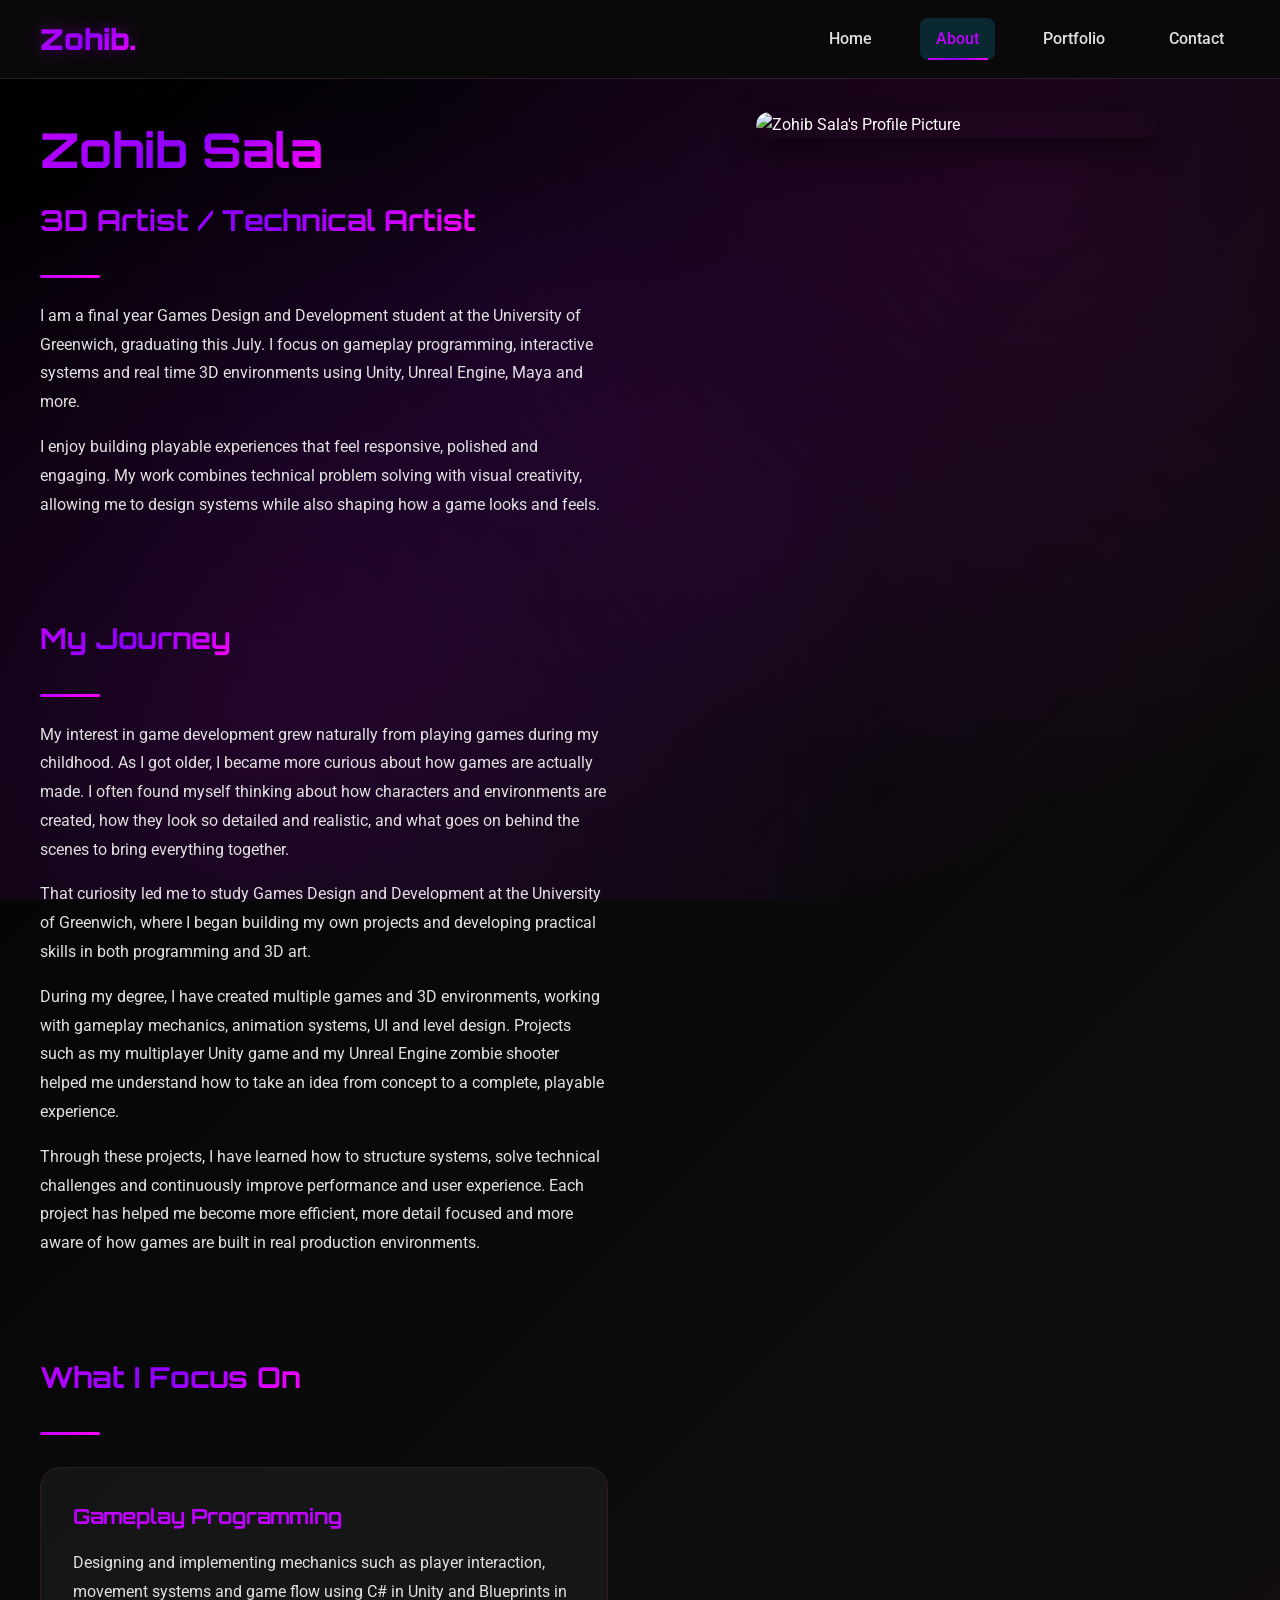
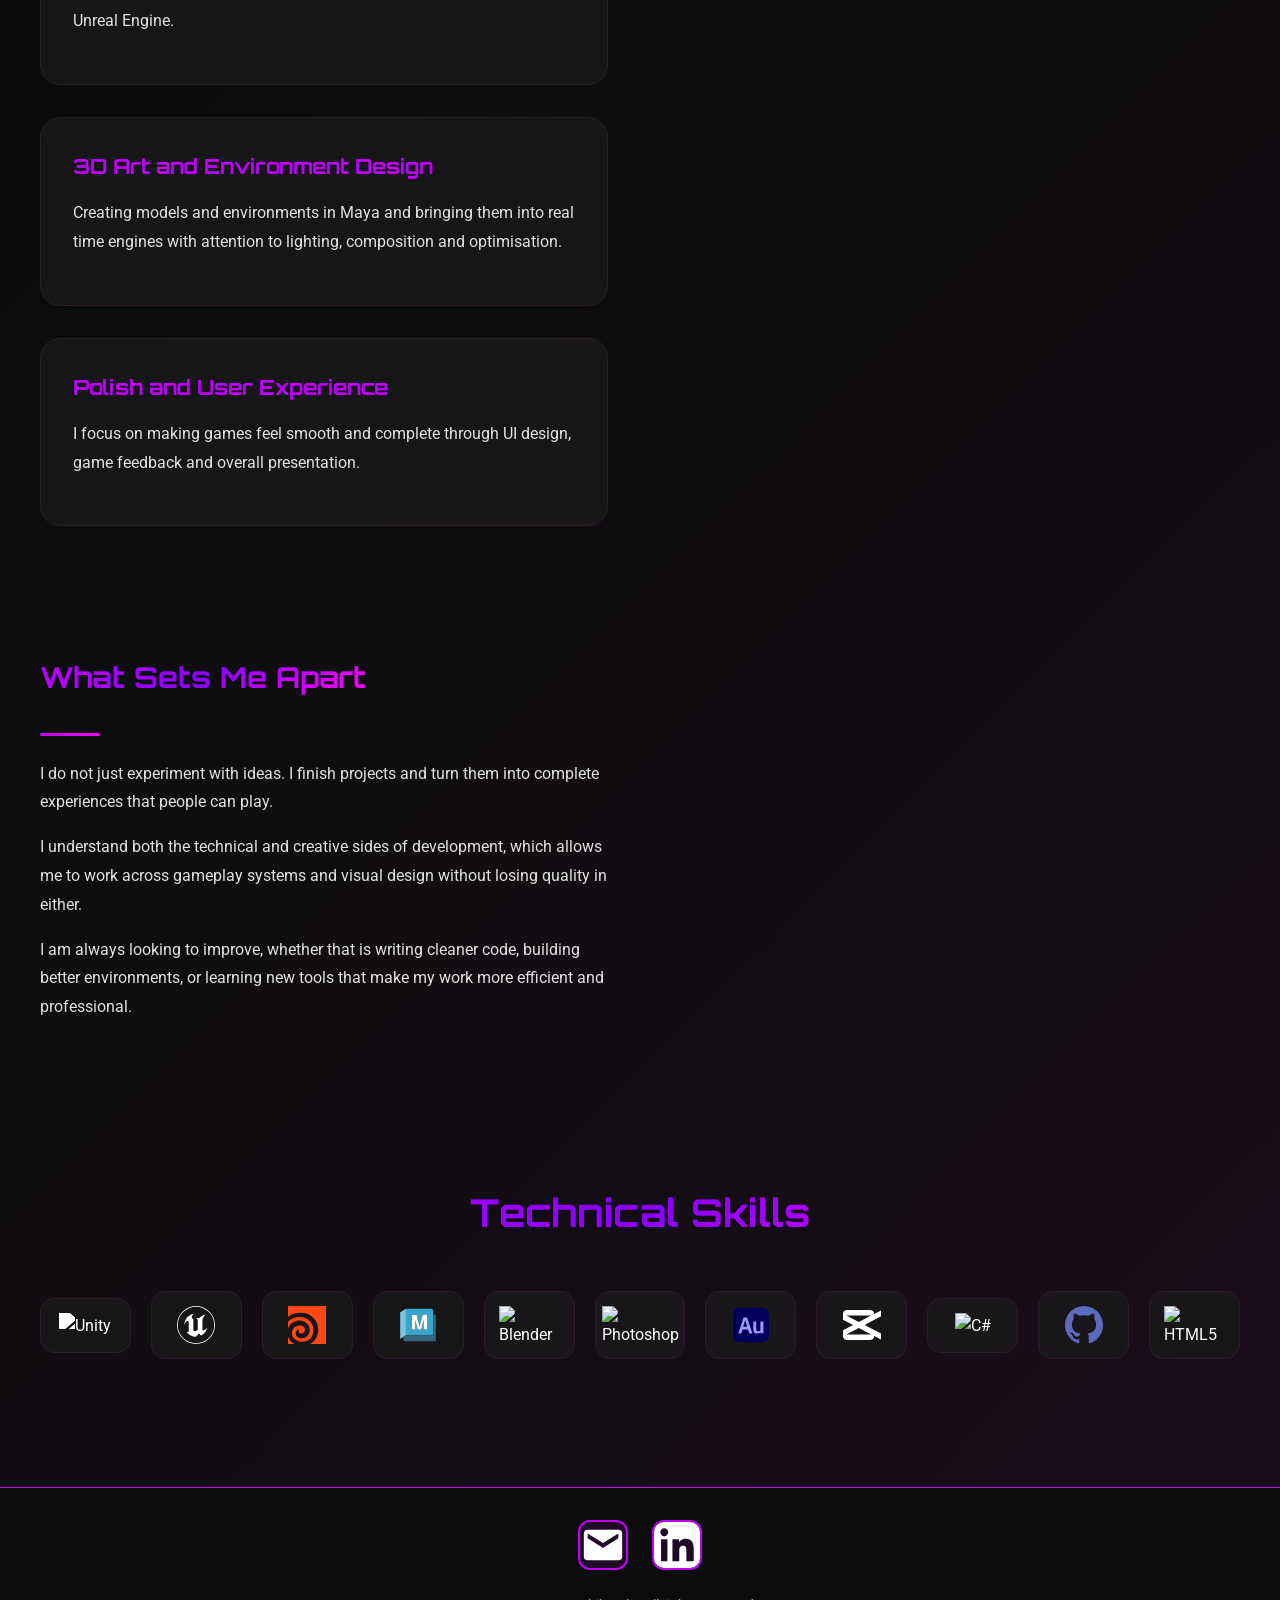
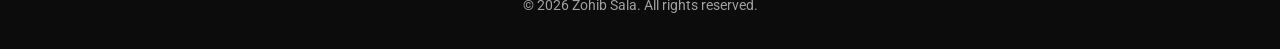
==== about.html @ 0e67d68b "Initial portfolio upload" ====
<!DOCTYPE html>
<html lang="en">
<head>
    <meta charset="UTF-8" />
    <meta name="viewport" content="width=device-width, initial-scale=1.0" />
    <title>About - Zohib Sala</title>
    <meta name="description"
          content="Learn about Zohib Sala" />
    <link rel="stylesheet" href="style.css" />
    <link rel="preconnect" href="https://fonts.googleapis.com" />
    <link rel="preconnect" href="https://fonts.gstatic.com" crossorigin />
    <style>
        /* Focus Items Grid Styles */
        .focus-grid {
            display: grid;
            grid-template-columns: repeat(auto-fit, minmax(280px, 1fr));
            gap: 2rem;
            margin: 2rem 0 3rem 0;
        }

        .focus-card {
            background: rgba(26, 26, 26, 0.8);
            border: 1px solid var(--border-color, #2d1b2d);
            border-radius: 20px;
            padding: 2rem;
            transition: all 0.3s ease;
        }

            .focus-card:hover {
                transform: translateY(-5px);
                border-color: var(--neon-purple, #bf00ff);
                box-shadow: 0 8px 32px rgba(191, 0, 255, 0.2);
            }

            .focus-card h4 {
                font-family: "Orbitron", monospace;
                font-size: 1.3rem;
                color: var(--neon-purple, #bf00ff);
                margin-bottom: 1rem;
                font-weight: 700;
            }

            .focus-card p {
                color: var(--text-secondary, #e0e0e0);
                line-height: 1.6;
                font-size: 0.95rem;
            }

        /* Section spacing */
        .about-section {
            margin-bottom: 3rem;
        }

            .about-section h3 {
                font-family: "Orbitron", monospace;
                font-size: 1.8rem;
                color: var(--text-primary, #ffffff);
                margin-bottom: 1.5rem;
                font-weight: 700;
                background: linear-gradient(135deg, #bf00ff 0%, #8b00ff 50%, #ff00ff 100%);
                -webkit-background-clip: text;
                -webkit-text-fill-color: transparent;
                background-clip: text;
                display: inline-block;
            }

            .about-section p {
                color: var(--text-secondary, #e0e0e0);
                line-height: 1.8;
                font-size: 1rem;
                margin-bottom: 1rem;
            }

        .separator-line {
            width: 60px;
            height: 3px;
            background: linear-gradient(135deg, #bf00ff 0%, #ff00ff 100%);
            margin: 0.5rem 0 1.5rem 0;
            border-radius: 3px;
        }
    </style>
</head>
<body>
    <!-- Navigation -->
    <nav id="navbar">
        <div class="nav-container">
            <div class="nav-left">
                <h1>Zohib.</h1>
            </div>
            <div class="nav-right" id="nav-menu">
                <a href="index.html">Home</a>
                <a href="about.html" class="active">About</a>
                <a href="portfolio.html">Portfolio</a>
                <a href="contact.html">Contact</a>
            </div>
            <div class="mobile-menu-toggle" id="mobile-menu-toggle">
                <span></span>
                <span></span>
                <span></span>
            </div>
        </div>
    </nav>

    <!-- Main Content -->
    <main class="about-page">
        <section class="about-content">
            <div class="about-main fade-in-up">
                <div class="about-text">
                    <!-- Introduction Section (no heading) -->
                    <div class="intro-section about-section">
                        <h2><span class="highlight">Zohib Sala</span></h2>
                        <h3 class="role-title">3D Artist / Technical Artist</h3>
                        <div class="separator-line"></div>
                        <p class="intro-text">
                            I am a final year Games Design and Development student at the University of Greenwich, graduating this July. I focus on gameplay programming, interactive systems and real time 3D environments using Unity, Unreal Engine, Maya and more.
                        </p>
                        <p class="intro-text">
                            I enjoy building playable experiences that feel responsive, polished and engaging. My work combines technical problem solving with visual creativity, allowing me to design systems while also shaping how a game looks and feels.
                        </p>
                    </div>

                    <!-- My Journey Section -->
                    <div class="story-section about-section">
                        <h3>My Journey</h3>
                        <div class="separator-line"></div>
                        <p>
                            My interest in game development grew naturally from playing games during my childhood. As I got older, I became more curious about how games are actually made. I often found myself thinking about how characters and environments are created, how they look so detailed and realistic, and what goes on behind the scenes to bring everything together.
                        </p>
                        <p>
                            That curiosity led me to study Games Design and Development at the University of Greenwich, where I began building my own projects and developing practical skills in both programming and 3D art.
                        </p>
                        <p>
                            During my degree, I have created multiple games and 3D environments, working with gameplay mechanics, animation systems, UI and level design. Projects such as my multiplayer Unity game and my Unreal Engine zombie shooter helped me understand how to take an idea from concept to a complete, playable experience.
                        </p>
                        <p>
                            Through these projects, I have learned how to structure systems, solve technical challenges and continuously improve performance and user experience. Each project has helped me become more efficient, more detail focused and more aware of how games are built in real production environments.
                        </p>
                    </div>

                    <!-- What I Focus On Section -->
                    <div class="focus-section about-section">
                        <h3>What I Focus On</h3>
                        <div class="separator-line"></div>
                        <div class="focus-grid">
                            <div class="focus-card">
                                <h4>Gameplay Programming</h4>
                                <p>Designing and implementing mechanics such as player interaction, movement systems and game flow using C# in Unity and Blueprints in Unreal Engine.</p>
                            </div>
                            <div class="focus-card">
                                <h4>3D Art and Environment Design</h4>
                                <p>Creating models and environments in Maya and bringing them into real time engines with attention to lighting, composition and optimisation.</p>
                            </div>
                            <div class="focus-card">
                                <h4>Polish and User Experience</h4>
                                <p>I focus on making games feel smooth and complete through UI design, game feedback and overall presentation.</p>
                            </div>
                        </div>
                    </div>

                    <!-- What Sets Me Apart Section -->
                    <div class="unique-section about-section">
                        <h3>What Sets Me Apart</h3>
                        <div class="separator-line"></div>
                        <p>
                            I do not just experiment with ideas. I finish projects and turn them into complete experiences that people can play.
                        </p>
                        <p>
                            I understand both the technical and creative sides of development, which allows me to work across gameplay systems and visual design without losing quality in either.
                        </p>
                        <p>
                            I am always looking to improve, whether that is writing cleaner code, building better environments, or learning new tools that make my work more efficient and professional.
                        </p>
                    </div>
                </div>

                <div class="about-visual fade-in-up">
                    <div class="profile-container">
                        <div class="profile-picture">
                            <img src="images/profile.jpg"
                                 alt="Zohib Sala's Profile Picture" />
                            <div class="profile-overlay">
                                <div class="profile-info">
                                    <h4>Zohib Sala</h4>
                                    <p>3D Artist / Technical Artist</p>
                                    <div class="profile-location">
                                        <span>📍</span>
                                        <span>University of Greenwich</span>
                                    </div>
                                </div>
                            </div>
                        </div>
                    </div>
                </div>
            </div>

            <!-- Technical Skills Section -->
            <section class="skills-showcase fade-in-up">
                <h3>Technical Skills</h3>
                <div class="logo-grid">
                    <div class="logo-item"><img class="logo-white" src="https://cdn.jsdelivr.net/gh/devicons/devicon/icons/unity/unity-original.svg" alt="Unity" /></div>
                    <div class="logo-item"><img src="images/unreal.svg" alt="Unreal Engine" /></div>
                    <div class="logo-item"><img src="images/houdini.svg" alt="Houdini" /></div>
                    <div class="logo-item"><img src="images/maya.svg" alt="Autodesk Maya" /></div>
                    <div class="logo-item"><img src="https://cdn.jsdelivr.net/gh/devicons/devicon/icons/blender/blender-original.svg" alt="Blender" /></div>
                    <div class="logo-item"><img src="https://cdn.jsdelivr.net/gh/devicons/devicon/icons/photoshop/photoshop-original.svg" alt="Photoshop" /></div>
                    <div class="logo-item"><img src="images/audition.svg" alt="Adobe Audition" /></div>
                    <div class="logo-item"><img src="images/capcut.svg" alt="CapCut" /></div>
                    <div class="logo-item"><img src="https://cdn.jsdelivr.net/gh/devicons/devicon/icons/csharp/csharp-original.svg" alt="C#" /></div>
                    <div class="logo-item"><img src="images/github.svg" alt="GitHub" /></div>
                    <div class="logo-item"><img src="https://cdn.jsdelivr.net/gh/devicons/devicon/icons/html5/html5-original.svg" alt="HTML5" /></div>
                </div>
            </section>
        </section>
    </main>

    <!-- Footer -->
    <footer>
        <div class="footer-content">
            <div class="social-media">
                <a href="mailto:zohibsala@gmail.com" class="social-link" aria-label="Email Contact">
                    <svg class="social-icon gmail-icon" viewBox="0 0 24 24" fill="currentColor" aria-hidden="true">
                        <path d="M20 4H4a2 2 0 0 0-2 2v12a2 2 0 0 0 2 2h16a2 2 0 0 0 2-2V6a2 2 0 0 0-2-2Zm0 4.5-8 5-8-5V6l8 5 8-5v2.5Z" />
                    </svg>
                </a>
                <a href="https://linkedin.com/in/zohib-sala" class="social-link" target="_blank" rel="noopener noreferrer" aria-label="LinkedIn Profile">
                    <svg class="social-icon linkedin-icon" viewBox="0 0 24 24" fill="currentColor" aria-hidden="true">
                        <path d="M20.447 20.452H16.89v-5.18c0-1.237-.026-2.83-1.724-2.83-1.725 0-1.988 1.347-1.988 2.739v5.271H9.62V9h3.41v1.561h.049c.476-.9 1.64-1.85 3.372-1.85 3.604 0 4.273 2.371 4.273 5.457v6.284zM5.337 7.433C4.19 7.433 3.27 6.507 3.27 5.368c0-1.139.92-2.063 2.067-2.063 1.14 0 2.06.925 2.06 2.063 0 1.139-.92 2.065-2.06 2.065zM6.999 20.452H3.675V9H7v11.452zM22.225 0H1.771C.792 0 0 .774 0 1.729v20.542C0 23.227.792 24 1.771 24h20.454C23.2 24 24 23.227 24 22.271V1.729C24 .774 23.2 0 22.225 0z" />
                    </svg>
                </a>
            </div>
            <p class="footer-text">
                &copy; 2026 Zohib Sala. All rights reserved.
            </p>
        </div>
    </footer>

    <script>
        // Mobile menu toggle
        const mobileMenuToggle = document.getElementById("mobile-menu-toggle");
        const navMenu = document.getElementById("nav-menu");

        mobileMenuToggle.addEventListener("click", () => {
            navMenu.classList.toggle("active");
            mobileMenuToggle.classList.toggle("active");
        });

        // Navbar scroll effect
        const navbar = document.getElementById("navbar");
        window.addEventListener("scroll", () => {
            if (window.scrollY > 50) {
                navbar.classList.add("scrolled");
            } else {
                navbar.classList.remove("scrolled");
            }
        });

        // Intersection Observer for animations
        const observerOptions = {
            threshold: 0.1,
            rootMargin: "0px 0px -50px 0px",
        };

        const observer = new IntersectionObserver((entries) => {
            entries.forEach((entry) => {
                if (entry.isIntersecting) {
                    entry.target.classList.add("fade-in-up");
                }
            });
        }, observerOptions);

        document.querySelectorAll(".fade-in-up").forEach((element) => {
            observer.observe(element);
        });

        // Profile picture hover effect
        const profilePicture = document.querySelector(".profile-picture");
        if (profilePicture) {
            profilePicture.addEventListener("mouseenter", () => {
                profilePicture.style.transform = "scale(1.05) rotate(2deg)";
            });

            profilePicture.addEventListener("mouseleave", () => {
                profilePicture.style.transform = "scale(1) rotate(0deg)";
            });
        }
    </script>
</body>
</html>
---- style.css ----
/* Modern Gaming Portfolio Styles */
@import url("https://fonts.googleapis.com/css2?family=Orbitron:wght@400;700;900&family=Roboto:wght@300;400;500;700&display=swap");

/* CSS Variables for consistent theming - Cyberpunk Purple */
:root {
  --primary-bg: #000000;
  --secondary-bg: #0d0d0d;
  --accent-bg: #1a0d1a;
  --primary-accent: #bf00ff;
  --secondary-accent: #8b00ff;
  --tertiary-accent: #ff00ff;
  --text-primary: #ffffff;
  --text-secondary: #e0e0e0;
  --text-muted: #a0a0a0;
  --border-color: #2d1b2d;
  --shadow-glow: 0 0 20px rgba(191, 0, 255, 0.4);
  --shadow-card: 0 8px 32px rgba(0, 0, 0, 0.6);
  --gradient-primary: linear-gradient(
    135deg,
    #bf00ff 0%,
    #8b00ff 50%,
    #ff00ff 100%
  );
  --gradient-secondary: linear-gradient(135deg, #8b00ff 0%, #bf00ff 100%);
  --gradient-bg: linear-gradient(135deg, #000000 0%, #0d0d0d 50%, #1a0d1a 100%);
  --neon-purple: #bf00ff;
  --neon-pink: #ff00ff;
  --dark-purple: #2d1b2d;
}

/* Reset and Base Styles */
* {
  margin: 0;
  padding: 0;
  box-sizing: border-box;
}

body {
  font-family: "Roboto", sans-serif;
  background: var(--gradient-bg);
  color: var(--text-primary);
  line-height: 1.6;
  overflow-x: hidden;
}

/* Animated Background - Cyberpunk Purple */
body::before {
  content: "";
  position: fixed;
  top: 0;
  left: 0;
  width: 100%;
  height: 100%;
  background: radial-gradient(
      circle at 20% 80%,
      rgba(191, 0, 255, 0.15) 0%,
      transparent 50%
    ),
    radial-gradient(
      circle at 80% 20%,
      rgba(255, 0, 255, 0.1) 0%,
      transparent 50%
    ),
    radial-gradient(
      circle at 40% 40%,
      rgba(139, 0, 255, 0.08) 0%,
      transparent 50%
    ),
    radial-gradient(
      circle at 60% 60%,
      rgba(191, 0, 255, 0.05) 0%,
      transparent 60%
    );
  z-index: -1;
  animation: backgroundShift 20s ease-in-out infinite;
}

@keyframes backgroundShift {
  0%,
  100% {
    opacity: 1;
  }
  50% {
    opacity: 0.8;
  }
}

/* Navigation */
nav {
  position: fixed;
  top: 0;
  left: 0;
  right: 0;
  background: rgba(10, 10, 10, 0.95);
  backdrop-filter: blur(10px);
  border-bottom: 1px solid var(--border-color);
  padding: 1rem 2rem;
  z-index: 1000;
  transition: all 0.3s ease;
}

nav.scrolled {
  background: rgba(10, 10, 10, 0.98);
  box-shadow: var(--shadow-card);
}

.nav-container {
  display: flex;
  justify-content: space-between;
  align-items: center;
  max-width: 1200px;
  margin: 0 auto;
}

.nav-left h1 {
  font-family: "Orbitron", monospace;
  font-size: 1.8rem;
  font-weight: 900;
  background: var(--gradient-primary);
  -webkit-background-clip: text;
  -webkit-text-fill-color: transparent;
  background-clip: text;
  text-shadow: var(--shadow-glow);
  transition: all 0.3s ease;
}

.nav-left h1:hover {
  transform: scale(1.05);
}

.nav-right {
  display: flex;
  gap: 2rem;
  align-items: center;
}

.nav-right a {
  color: var(--text-secondary);
  text-decoration: none;
  font-weight: 500;
  font-size: 1rem;
  position: relative;
  transition: all 0.3s ease;
  padding: 0.5rem 1rem;
  border-radius: 8px;
}

.nav-right a::before {
  content: "";
  position: absolute;
  bottom: 0;
  left: 50%;
  width: 0;
  height: 2px;
  background: var(--gradient-primary);
  transition: all 0.3s ease;
  transform: translateX(-50%);
}

.nav-right a:hover {
  color: var(--text-primary);
  background: rgba(0, 212, 255, 0.1);
}

.nav-right a:hover::before {
  width: 80%;
}

.nav-right a.active {
  color: var(--primary-accent);
  background: rgba(0, 212, 255, 0.15);
}

.nav-right a.active::before {
  width: 80%;
}

/* Mobile Menu Toggle */
.mobile-menu-toggle {
  display: none;
  flex-direction: column;
  cursor: pointer;
  padding: 0.5rem;
}

.mobile-menu-toggle span {
  width: 25px;
  height: 3px;
  background: var(--primary-accent);
  margin: 3px 0;
  transition: 0.3s;
  border-radius: 2px;
}

/* Main Content */
main {
  margin-top: 80px;
  min-height: calc(100vh - 160px);
  padding: 2rem;
  max-width: 1200px;
  margin-left: auto;
  margin-right: auto;
}

/* Home Page */
.home-page {
  text-align: center;
  padding: 4rem 2rem;
}

/* Hero Stats */
.hero-stats {
  display: flex;
  justify-content: center;
  gap: 3rem;
  margin: 3rem 0;
  flex-wrap: wrap;
}

.stat-item {
  text-align: center;
  padding: 1rem;
  background: rgba(26, 26, 26, 0.8);
  border: 1px solid var(--border-color);
  border-radius: 15px;
  min-width: 120px;
  transition: all 0.3s ease;
}

.stat-item:hover {
  transform: translateY(-5px);
  border-color: var(--primary-accent);
  box-shadow: var(--shadow-card);
}

.stat-number {
  display: block;
  font-family: "Orbitron", monospace;
  font-size: 2rem;
  font-weight: 900;
  color: var(--primary-accent);
  margin-bottom: 0.5rem;
}

.stat-label {
  font-size: 0.9rem;
  color: var(--text-secondary);
  text-transform: uppercase;
  letter-spacing: 1px;
}

/* Hero Actions */
.hero-actions {
  display: flex;
  justify-content: center;
  gap: 1.5rem;
  margin-top: 2rem;
  flex-wrap: wrap;
}

.btn-primary,
.btn-secondary {
  display: inline-flex;
  align-items: center;
  gap: 0.5rem;
  padding: 1rem 2rem;
  border-radius: 50px;
  text-decoration: none;
  font-weight: 500;
  font-size: 1.1rem;
  transition: all 0.3s ease;
  position: relative;
  overflow: hidden;
}

.btn-primary {
  background: var(--gradient-primary);
  color: var(--text-primary);
}

.btn-secondary {
  background: transparent;
  color: var(--primary-accent);
  border: 2px solid var(--primary-accent);
}

.btn-primary::before,
.btn-secondary::before {
  content: "";
  position: absolute;
  top: 0;
  left: -100%;
  width: 100%;
  height: 100%;
  background: linear-gradient(
    90deg,
    transparent,
    rgba(255, 255, 255, 0.2),
    transparent
  );
  transition: left 0.5s ease;
}

.btn-primary:hover::before,
.btn-secondary:hover::before {
  left: 100%;
}

.btn-primary:hover {
  transform: translateY(-2px);
  box-shadow: 0 5px 15px rgba(0, 212, 255, 0.4);
}

.btn-secondary:hover {
  background: var(--primary-accent);
  color: var(--text-primary);
  transform: translateY(-2px);
  box-shadow: 0 5px 15px rgba(0, 212, 255, 0.4);
}

/* Cyberpunk Banner */
.cyberpunk-banner {
  margin: 4rem 0;
  padding: 3rem 2rem;
  background: linear-gradient(
    135deg,
    rgba(13, 13, 13, 0.9) 0%,
    rgba(26, 13, 26, 0.8) 50%,
    rgba(45, 27, 45, 0.9) 100%
  );
  border: 1px solid var(--neon-purple);
  border-radius: 20px;
  position: relative;
  overflow: hidden;
  box-shadow: 0 0 30px rgba(191, 0, 255, 0.3),
    inset 0 0 30px rgba(191, 0, 255, 0.1);
}

.cyberpunk-banner::before {
  content: "";
  position: absolute;
  top: -2px;
  left: -2px;
  right: -2px;
  bottom: -2px;
  background: var(--gradient-primary);
  border-radius: 22px;
  z-index: -1;
  opacity: 0.3;
  animation: borderGlow 3s ease-in-out infinite alternate;
}

@keyframes borderGlow {
  0% {
    opacity: 0.2;
  }
  100% {
    opacity: 0.4;
  }
}

.banner-content {
  display: grid;
  grid-template-columns: 1fr 1fr;
  gap: 3rem;
  align-items: center;
  margin-bottom: 2rem;
}

.banner-text {
  z-index: 2;
}

.banner-title {
  font-family: "Orbitron", monospace;
  font-size: clamp(1.8rem, 3vw, 2.5rem);
  font-weight: 900;
  margin-bottom: 1rem;
  line-height: 1.2;
}

.neon-text {
  background: var(--gradient-primary);
  -webkit-background-clip: text;
  -webkit-text-fill-color: transparent;
  background-clip: text;
  text-shadow: 0 0 20px rgba(191, 0, 255, 0.5);
  animation: neonFlicker 2s ease-in-out infinite alternate;
}

.banner-subtitle {
  color: var(--neon-pink);
  font-size: 0.8em;
  font-weight: 400;
  letter-spacing: 2px;
  display: block;
  margin-top: 0.5rem;
}

@keyframes neonFlicker {
  0%,
  100% {
    filter: brightness(1) drop-shadow(0 0 5px rgba(191, 0, 255, 0.8));
  }
  50% {
    filter: brightness(1.2) drop-shadow(0 0 10px rgba(191, 0, 255, 1));
  }
}

.banner-description {
  font-size: 1.1rem;
  color: var(--text-secondary);
  line-height: 1.6;
  margin-top: 1rem;
}

.banner-visual {
  position: relative;
  height: 200px;
  display: flex;
  align-items: center;
  justify-content: center;
}

.cyber-grid {
  position: absolute;
  width: 100%;
  height: 100%;
  opacity: 0.3;
}

.grid-line {
  position: absolute;
  background: var(--neon-purple);
  box-shadow: 0 0 10px var(--neon-purple);
}

.grid-line:nth-child(1) {
  top: 0;
  left: 25%;
  width: 1px;
  height: 100%;
  animation: gridPulse 4s ease-in-out infinite;
}

.grid-line:nth-child(2) {
  top: 0;
  right: 25%;
  width: 1px;
  height: 100%;
  animation: gridPulse 4s ease-in-out infinite 1s;
}

.grid-line:nth-child(3) {
  top: 25%;
  left: 0;
  width: 100%;
  height: 1px;
  animation: gridPulse 4s ease-in-out infinite 2s;
}

.grid-line:nth-child(4) {
  bottom: 25%;
  left: 0;
  width: 100%;
  height: 1px;
  animation: gridPulse 4s ease-in-out infinite 3s;
}

@keyframes gridPulse {
  0%,
  100% {
    opacity: 0.2;
  }
  50% {
    opacity: 0.6;
  }
}

.neon-orbs {
  position: relative;
  width: 120px;
  height: 120px;
}

.orb {
  position: absolute;
  border-radius: 50%;
  filter: blur(1px);
}

.orb-1 {
  width: 20px;
  height: 20px;
  background: var(--neon-purple);
  top: 20%;
  left: 30%;
  animation: orbFloat 3s ease-in-out infinite;
  box-shadow: 0 0 20px var(--neon-purple);
}

.orb-2 {
  width: 15px;
  height: 15px;
  background: var(--neon-pink);
  top: 60%;
  right: 25%;
  animation: orbFloat 3s ease-in-out infinite 1s;
  box-shadow: 0 0 15px var(--neon-pink);
}

.orb-3 {
  width: 25px;
  height: 25px;
  background: var(--secondary-accent);
  bottom: 20%;
  left: 50%;
  animation: orbFloat 3s ease-in-out infinite 2s;
  box-shadow: 0 0 25px var(--secondary-accent);
}

@keyframes orbFloat {
  0%,
  100% {
    transform: translateY(0px) scale(1);
  }
  50% {
    transform: translateY(-10px) scale(1.1);
  }
}

.banner-stats {
  display: flex;
  justify-content: space-around;
  gap: 2rem;
  border-top: 1px solid var(--neon-purple);
  padding-top: 2rem;
}

.banner-stat {
  text-align: center;
  flex: 1;
}

.banner-stat .stat-value {
  display: block;
  font-family: "Orbitron", monospace;
  font-size: 1.2rem;
  font-weight: 700;
  color: var(--neon-purple);
  margin-bottom: 0.5rem;
  text-shadow: 0 0 10px rgba(191, 0, 255, 0.5);
}

.banner-stat .stat-label {
  font-size: 0.8rem;
  color: var(--text-muted);
  text-transform: uppercase;
  letter-spacing: 1px;
  font-weight: 500;
}

/* Showcase Section */
.showcase-section {
  margin: 4rem 0;
  padding: 2rem 0;
}

.showcase-section h2 {
  font-family: "Orbitron", monospace;
  font-size: clamp(1.8rem, 3vw, 2.5rem);
  margin-bottom: 2rem;
  background: var(--gradient-primary);
  -webkit-background-clip: text;
  -webkit-text-fill-color: transparent;
  background-clip: text;
}

/* Skills Section */
.skills-section {
  margin: 4rem 0;
  padding: 2rem 0;
}

.skills-section h2 {
  font-family: "Orbitron", monospace;
  font-size: clamp(1.8rem, 3vw, 2.5rem);
  margin-bottom: 3rem;
  background: var(--gradient-primary);
  -webkit-background-clip: text;
  -webkit-text-fill-color: transparent;
  background-clip: text;
}

.skills-grid {
  display: grid;
  grid-template-columns: repeat(auto-fit, minmax(250px, 1fr));
  gap: 2rem;
  margin-top: 2rem;
}

.skill-item {
  background: rgba(26, 26, 26, 0.8);
  border: 1px solid var(--border-color);
  border-radius: 20px;
  padding: 2rem;
  text-align: center;
  transition: all 0.3s ease;
  position: relative;
  overflow: hidden;
}

.skill-item::before {
  content: "";
  position: absolute;
  top: 0;
  left: -100%;
  width: 100%;
  height: 100%;
  background: linear-gradient(
    90deg,
    transparent,
    rgba(0, 212, 255, 0.1),
    transparent
  );
  transition: left 0.5s ease;
}

.skill-item:hover::before {
  left: 100%;
}

.skill-item:hover {
  transform: translateY(-10px);
  border-color: var(--primary-accent);
  box-shadow: var(--shadow-card);
}

.skill-icon {
  font-size: 3rem;
  margin-bottom: 1rem;
  display: block;
}

.skill-item h3 {
  font-family: "Orbitron", monospace;
  font-size: 1.3rem;
  color: var(--primary-accent);
  margin-bottom: 0.5rem;
  font-weight: 700;
}

.skill-item p {
  color: var(--text-secondary);
  font-size: 0.9rem;
  line-height: 1.6;
}

.hero-section {
  margin-bottom: 4rem;
}

.hero-title {
  font-family: "Orbitron", monospace;
  font-size: clamp(2.5rem, 5vw, 4rem);
  font-weight: 900;
  margin-bottom: 1rem;
  background: var(--gradient-primary);
  -webkit-background-clip: text;
  -webkit-text-fill-color: transparent;
  background-clip: text;
  animation: titleGlow 3s ease-in-out infinite alternate;
}

@keyframes titleGlow {
  0% {
    filter: brightness(1);
  }
  100% {
    filter: brightness(1.2);
  }
}

.hero-subtitle {
  font-size: clamp(1.2rem, 2.5vw, 1.8rem);
  color: var(--text-secondary);
  margin-bottom: 2rem;
  font-weight: 300;
}

.hero-description {
  font-size: 1.2rem;
  color: var(--text-secondary);
  max-width: 800px;
  margin: 0 auto 3rem;
  line-height: 1.8;
}

.trailer-video {
  max-width: 900px;
  margin: 0 auto;
  border-radius: 20px;
  overflow: hidden;
  box-shadow: var(--shadow-card);
  transition: transform 0.3s ease;
}

.trailer-video:hover {
  transform: scale(1.02);
}

.trailer-video video {
  width: 100%;
  height: auto;
  display: block;
}

/* About Page */
.about-page {
  padding: 2rem 0;
}

/* Legacy styles removed - using new enhanced layout */

.profile-picture {
  position: relative;
  border-radius: 20px;
  overflow: hidden;
  box-shadow: var(--shadow-card);
  transition: transform 0.3s ease;
}

.profile-picture:hover {
  transform: scale(1.05);
}

.profile-picture::before {
  content: "";
  position: absolute;
  top: -2px;
  left: -2px;
  right: -2px;
  bottom: -2px;
  background: var(--gradient-primary);
  border-radius: 22px;
  z-index: -1;
  opacity: 0;
  transition: opacity 0.3s ease;
}

.profile-picture:hover::before {
  opacity: 1;
}

.profile-picture img {
  width: 100%;
  max-width: 400px;
  height: auto;
  display: block;
  border-radius: 20px;
}

/* Portfolio Page */
.portfolio-header {
  text-align: center;
  margin-bottom: 4rem;
  padding: 2rem 0;
}

.portfolio-header h1 {
  font-family: "Orbitron", monospace;
  font-size: clamp(2.5rem, 5vw, 4rem);
  font-weight: 900;
  margin-bottom: 1rem;
  background: var(--gradient-primary);
  -webkit-background-clip: text;
  -webkit-text-fill-color: transparent;
  background-clip: text;
}

.portfolio-header p {
  font-size: 1.2rem;
  color: var(--text-secondary);
  max-width: 600px;
  margin: 0 auto;
  line-height: 1.6;
}

.projects-section {
  margin-bottom: 4rem;
}

.projects-grid {
  display: grid;
  grid-template-columns: repeat(auto-fit, minmax(350px, 1fr));
  gap: 2rem;
  margin-bottom: 3rem;
}

.project-card {
  background: rgba(26, 26, 26, 0.8);
  border: 1px solid var(--border-color);
  border-radius: 20px;
  overflow: hidden;
  transition: all 0.3s ease;
  position: relative;
  display: flex;
  flex-direction: column;
}

.project-card::before {
  content: "";
  position: absolute;
  top: 0;
  left: -100%;
  width: 100%;
  height: 100%;
  background: linear-gradient(
    90deg,
    transparent,
    rgba(0, 212, 255, 0.1),
    transparent
  );
  transition: left 0.5s ease;
  z-index: 1;
}

.project-card:hover::before {
  left: 100%;
}

.project-card:hover {
  transform: translateY(-10px);
  box-shadow: var(--shadow-card);
  border-color: var(--primary-accent);
}

.project-image {
  position: relative;
  height: 200px;
  background: var(--gradient-bg);
  display: flex;
  align-items: center;
  justify-content: center;
  overflow: hidden;
}

.project-placeholder .project-cover-image {
    width: 100%;
    height: 100%;
    object-fit: contain;
    display: block;
    background: rgba(26, 26, 26, 0.8);
}

.project-icon {
  font-size: 4rem;
  opacity: 0.7;
}

.project-overlay {
  position: absolute;
  top: 1rem;
  right: 1rem;
  background: rgba(0, 0, 0, 0.8);
  padding: 0.5rem 1rem;
  border-radius: 20px;
  backdrop-filter: blur(10px);
}

.project-tech {
  font-size: 0.8rem;
  color: var(--primary-accent);
  font-weight: 500;
}

.project-content {
  padding: 2rem;
  flex: 1;
  display: flex;
  flex-direction: column;
  position: relative;
  z-index: 2;
}

.project-category {
  font-size: 0.8rem;
  color: var(--secondary-accent);
  text-transform: uppercase;
  letter-spacing: 1px;
  margin-bottom: 0.5rem;
  font-weight: 500;
}

.project-card h3 {
  font-family: "Orbitron", monospace;
  font-size: 1.5rem;
  color: var(--text-primary);
  margin-bottom: 1rem;
  font-weight: 700;
}

.project-card p {
  color: var(--text-secondary);
  margin-bottom: 1.5rem;
  line-height: 1.6;
  flex: 1;
}

.project-tech-list {
  display: flex;
  flex-wrap: wrap;
  gap: 0.5rem;
  margin-bottom: 1.5rem;
}

.tech-tag {
  background: rgba(0, 212, 255, 0.1);
  color: var(--primary-accent);
  padding: 0.3rem 0.8rem;
  border-radius: 15px;
  font-size: 0.8rem;
  font-weight: 500;
  border: 1px solid rgba(0, 212, 255, 0.3);
}

.project-link {
  display: inline-flex;
  align-items: center;
  gap: 0.5rem;
  padding: 0.75rem 1.5rem;
  background: var(--gradient-primary);
  color: var(--text-primary);
  text-decoration: none;
  border-radius: 50px;
  font-weight: 500;
  transition: all 0.3s ease;
  position: relative;
  overflow: hidden;
  align-self: flex-start;
}

.project-link::before {
  content: "";
  position: absolute;
  top: 0;
  left: -100%;
  width: 100%;
  height: 100%;
  background: linear-gradient(
    90deg,
    transparent,
    rgba(255, 255, 255, 0.2),
    transparent
  );
  transition: left 0.5s ease;
}

.project-link:hover::before {
  left: 100%;
}

.project-link:hover {
  transform: translateY(-2px);
  box-shadow: 0 5px 15px rgba(0, 212, 255, 0.4);
}

.project-link svg {
  transition: transform 0.3s ease;
}

.project-link:hover svg {
  transform: translate(2px, -2px);
}

/* Portfolio Stats */
.portfolio-stats {
  margin: 4rem 0;
  padding: 2rem 0;
}

.stats-grid {
  display: grid;
  grid-template-columns: repeat(auto-fit, minmax(200px, 1fr));
  gap: 2rem;
}

.stat-card {
  background: rgba(26, 26, 26, 0.8);
  border: 1px solid var(--border-color);
  border-radius: 20px;
  padding: 2rem;
  text-align: center;
  transition: all 0.3s ease;
  position: relative;
  overflow: hidden;
}

.stat-card::before {
  content: "";
  position: absolute;
  top: 0;
  left: -100%;
  width: 100%;
  height: 100%;
  background: linear-gradient(
    90deg,
    transparent,
    rgba(0, 212, 255, 0.1),
    transparent
  );
  transition: left 0.5s ease;
}

.stat-card:hover::before {
  left: 100%;
}

.stat-card:hover {
  transform: translateY(-5px);
  border-color: var(--primary-accent);
  box-shadow: var(--shadow-card);
}

.stat-number {
  font-family: "Orbitron", monospace;
  font-size: 2.5rem;
  font-weight: 900;
  color: var(--primary-accent);
  display: block;
  margin-bottom: 0.5rem;
}

.stat-label {
  color: var(--text-secondary);
  font-size: 0.9rem;
  text-transform: uppercase;
  letter-spacing: 1px;
  font-weight: 500;
}

/* Contact Page */
.contact-page {
  text-align: center;
  padding: 2rem 0;
}

.contact-page h2 {
  font-family: "Orbitron", monospace;
  font-size: clamp(2rem, 4vw, 3rem);
  margin-bottom: 2rem;
  background: var(--gradient-primary);
  -webkit-background-clip: text;
  -webkit-text-fill-color: transparent;
  background-clip: text;
}

.contact-content {
  max-width: 600px;
  margin: 0 auto;
  background: rgba(26, 26, 26, 0.8);
  border: 1px solid var(--border-color);
  border-radius: 20px;
  padding: 3rem;
  box-shadow: var(--shadow-card);
}

.contact-page p {
  font-size: 1.2rem;
  color: var(--text-secondary);
  margin-bottom: 2rem;
  line-height: 1.8;
}

.contact-page a {
  display: inline-flex;
  align-items: center;
  gap: 0.5rem;
  padding: 1rem 2rem;
  background: var(--gradient-primary);
  color: var(--text-primary);
  text-decoration: none;
  border-radius: 50px;
  font-weight: 500;
  font-size: 1.1rem;
  transition: all 0.3s ease;
  position: relative;
  overflow: hidden;
}

.contact-page a::before {
  content: "";
  position: absolute;
  top: 0;
  left: -100%;
  width: 100%;
  height: 100%;
  background: linear-gradient(
    90deg,
    transparent,
    rgba(255, 255, 255, 0.2),
    transparent
  );
  transition: left 0.5s ease;
}

.contact-page a:hover::before {
  left: 100%;
}

.contact-page a:hover {
  transform: translateY(-2px);
  box-shadow: 0 5px 15px rgba(0, 212, 255, 0.4);
}

/* Project Media */
.project-media {
  display: grid;
  grid-template-columns: repeat(auto-fit, minmax(250px, 1fr));
  gap: 2rem;
  margin-bottom: 3rem;
}

.media-item {
  text-align: center;
  border-radius: 15px;
  overflow: hidden;
  transition: transform 0.3s ease;
  box-shadow: var(--shadow-card);
}

.media-item:hover {
  transform: scale(1.05);
}

.media-item img,
.media-item video {
  width: 100%;
  height: auto;
  display: block;
  border-radius: 15px;
  cursor: pointer;
}

/* Lightbox */
.lightbox {
  display: none;
  position: fixed;
  top: 0;
  left: 0;
  width: 100%;
  height: 100%;
  background: rgba(0, 0, 0, 0.95);
  z-index: 2000;
  cursor: pointer;
  align-items: center;
  justify-content: center;
  backdrop-filter: blur(10px);
}

.lightbox.active {
  display: flex;
}

.lightbox-content {
  position: relative;
  max-width: 90vw;
  max-height: 90vh;
  border-radius: 20px;
  overflow: hidden;
  box-shadow: var(--shadow-card);
}

.lightbox-content img,
.lightbox-content video {
  max-width: 100%;
  max-height: 90vh;
  display: block;
}

.close {
  position: absolute;
  top: -50px;
  right: 0;
  color: var(--text-primary);
  font-size: 2rem;
  font-weight: bold;
  cursor: pointer;
  transition: color 0.3s ease;
  z-index: 2001;
}

.close:hover {
  color: var(--primary-accent);
}

/* Footer */
footer {
  background: rgba(13, 13, 13, 0.95);
  border-top: 1px solid var(--neon-purple);
  text-align: center;
  padding: 2rem;
  margin-top: auto;
  color: var(--text-muted);
  position: relative;
}

.footer-content {
  max-width: 1200px;
  margin: 0 auto;
  display: flex;
  flex-direction: column;
  align-items: center;
  gap: 1.5rem;
}

.social-media {
  display: flex;
  gap: 1.5rem;
  justify-content: center;
  align-items: center;
}

.social-link {
  display: flex;
  align-items: center;
  justify-content: center;
  width: 50px;
  height: 50px;
  border-radius: 12px;
  text-decoration: none;
  transition: all 0.3s ease;
  position: relative;
  overflow: hidden;
  border: 2px solid var(--neon-purple);
  background: rgba(191, 0, 255, 0.1);
}

.social-link::before {
  content: "";
  position: absolute;
  top: 0;
  left: 0;
  width: 100%;
  height: 100%;
  background: var(--gradient-primary);
  border-radius: 12px;
  transform: scale(0);
  transition: transform 0.3s ease;
  z-index: -1;
}

.social-link:hover::before {
  transform: scale(1);
}

.social-link:hover {
  transform: translateY(-5px) scale(1.1);
  box-shadow: 0 10px 20px rgba(191, 0, 255, 0.4);
  border-color: var(--neon-pink);
}

.social-icon {
  font-size: 1.5rem;
  transition: all 0.3s ease;
  z-index: 2;
}

.social-link:hover .social-icon {
  color: var(--text-primary);
  transform: rotate(360deg);
}

.linkedin-icon,
.gmail-icon,
.artstation-icon {
  color: #ffffff;
}

/* Official ArtStation glyph (monotone) */
.artstation-icon {
  width: 22px;
  height: 22px;
}

footer .artstation-icon {
  width: 32px;
  height: 32px;
}

/* Unified media sizing for project pages */
.project-media {
  grid-auto-rows: 1fr;
}

.project-media .media-item img,
.project-media .media-item video {
  aspect-ratio: 16 / 9;
  object-fit: cover;
}

.view-project-button {
  display: inline-flex;
  align-items: center;
  gap: 0.5rem;
  padding: 0.9rem 1.6rem;
  background: var(--gradient-primary);
  color: var(--text-primary);
  text-decoration: none;
  border-radius: 50px;
  font-weight: 500;
  transition: all 0.3s ease;
  position: relative;
  overflow: hidden;
}

.view-project-button::before {
  content: "";
  position: absolute;
  top: 0;
  left: -100%;
  width: 100%;
  height: 100%;
  background: linear-gradient(90deg, transparent, rgba(255,255,255,.2), transparent);
  transition: left .5s ease;
}

.view-project-button:hover::before { left: 100%; }
.view-project-button:hover { transform: translateY(-2px); box-shadow: 0 5px 15px rgba(0,212,255,.4); }

/* Project details spacing */
.project-details p { margin-bottom: 1rem; }
.view-project-button { margin-top: 1rem; }

/* Animated logo grid (About) */
.logo-grid {
  display: grid;
  grid-template-columns: repeat(auto-fit, minmax(90px, 1fr));
  gap: 1.25rem;
  justify-items: center;
  align-items: center;
  margin-top: 1rem;
}

.logo-item {
  background: rgba(26, 26, 26, 0.8);
  border: 1px solid var(--border-color);
  border-radius: 14px;
  padding: 14px;
  width: 100%;
  display: flex;
  justify-content: center;
  align-items: center;
  transition: transform .25s ease, border-color .25s ease, box-shadow .25s ease;
}

.logo-item:hover { transform: translateY(-6px); border-color: var(--primary-accent); box-shadow: var(--shadow-card); }

.logo-item img { max-height: 38px; width: auto; display: block; }
.logo-item .logo-small { max-height: 32px; }
.logo-white { filter: brightness(0) invert(1); }

@keyframes logoFloat {
  0%,100% { transform: translateY(0); }
  50% { transform: translateY(-6px); }
}

.logo-item:nth-child(odd) { animation: logoFloat 5s ease-in-out infinite; }
.logo-item:nth-child(even) { animation: logoFloat 6s ease-in-out infinite; }

.footer-text {
  font-size: 0.9rem;
  color: var(--text-muted);
  margin: 0;
}

/* Enhanced Responsive Design */
@media (max-width: 1024px) {
  .contact-content {
    grid-template-columns: 1fr;
    gap: 3rem;
  }

  .about-main {
    grid-template-columns: 1fr;
    gap: 3rem;
  }

  .skills-categories {
    grid-template-columns: 1fr;
  }
}

@media (max-width: 768px) {
  .nav-right {
    display: none;
    position: absolute;
    top: 100%;
    left: 0;
    right: 0;
    background: rgba(10, 10, 10, 0.98);
    flex-direction: column;
    padding: 1rem;
    border-top: 1px solid var(--border-color);
    backdrop-filter: blur(10px);
  }

  .nav-right.active {
    display: flex;
  }

  .mobile-menu-toggle {
    display: flex;
  }

  .mobile-menu-toggle.active span:nth-child(1) {
    transform: rotate(-45deg) translate(-5px, 6px);
  }

  .mobile-menu-toggle.active span:nth-child(2) {
    opacity: 0;
  }

  .mobile-menu-toggle.active span:nth-child(3) {
    transform: rotate(45deg) translate(-5px, -6px);
  }

  main {
    padding: 1rem;
    margin-top: 70px;
  }

  .hero-stats {
    gap: 1.5rem;
  }

  .hero-actions {
    flex-direction: column;
    align-items: center;
  }

  .cyberpunk-banner {
    margin: 3rem 0;
    padding: 2rem 1rem;
  }

  .banner-content {
    grid-template-columns: 1fr;
    gap: 2rem;
    text-align: center;
  }

  .banner-visual {
    height: 150px;
  }

  .banner-stats {
    flex-direction: column;
    gap: 1rem;
  }

  .skills-grid {
    grid-template-columns: repeat(auto-fit, minmax(200px, 1fr));
    gap: 1.5rem;
  }

  .projects-grid {
    grid-template-columns: 1fr;
    gap: 1.5rem;
  }

  .project-media {
    grid-template-columns: 1fr;
  }

  .stats-grid {
    grid-template-columns: repeat(2, 1fr);
    gap: 1.5rem;
  }

  .values-grid {
    gap: 1rem;
  }

  .form-container {
    padding: 1.5rem;
  }

  .availability-card {
    padding: 2rem;
  }
}

@media (max-width: 480px) {
  nav {
    padding: 1rem;
  }

  .nav-left h1 {
    font-size: 1.5rem;
  }

  main {
    margin-top: 60px;
    padding: 0.5rem;
  }

  .hero-title {
    font-size: 2rem;
  }

  .hero-stats {
    flex-direction: column;
    gap: 1rem;
  }

  .stat-item {
    min-width: auto;
    width: 100%;
  }

  .skills-grid {
    grid-template-columns: 1fr;
  }

  .projects-grid {
    gap: 1rem;
  }

  .project-card {
    padding: 1.5rem;
  }

  .stats-grid {
    grid-template-columns: 1fr;
  }

  .contact-content {
    gap: 2rem;
  }

  .contact-card {
    padding: 1.5rem;
  }

  .form-container {
    padding: 1rem;
  }

  .availability-card {
    padding: 1.5rem;
  }

  .cta-buttons {
    flex-direction: column;
    align-items: center;
  }

  .btn-primary,
  .btn-secondary {
    width: 100%;
    max-width: 280px;
    justify-content: center;
  }

  .social-media {
    gap: 1rem;
  }

  .social-link {
    width: 45px;
    height: 45px;
  }

  .social-icon {
    font-size: 1.3rem;
  }
}

@media (max-width: 360px) {
  .nav-left h1 {
    font-size: 1.3rem;
  }

  main {
    padding: 0.25rem;
  }

  .hero-title {
    font-size: 1.8rem;
  }

  .contact-card,
  .project-card,
  .form-container,
  .availability-card {
    padding: 1rem;
  }

  .skill-tag,
  .tech-tag {
    font-size: 0.8rem;
    padding: 0.3rem 0.7rem;
  }
}

/* Loading Animation */
@keyframes fadeInUp {
  from {
    opacity: 0;
    transform: translateY(30px);
  }
  to {
    opacity: 1;
    transform: translateY(0);
  }
}

.fade-in-up {
  animation: fadeInUp 0.6s ease-out;
}

/* Enhanced About Page Styles */
.about-header {
  text-align: center;
  margin-bottom: 4rem;
  padding: 2rem 0;
}

.about-header h1 {
  font-family: "Orbitron", monospace;
  font-size: clamp(2.5rem, 5vw, 4rem);
  font-weight: 900;
  margin-bottom: 1rem;
  background: var(--gradient-primary);
  -webkit-background-clip: text;
  -webkit-text-fill-color: transparent;
  background-clip: text;
}

.about-header p {
  font-size: 1.2rem;
  color: var(--text-secondary);
  max-width: 600px;
  margin: 0 auto;
}

.about-content {
  max-width: 1200px;
  margin: 0 auto;
}

.about-main {
  display: grid;
  grid-template-columns: 1fr 1fr;
  gap: 4rem;
  align-items: start;
  margin-bottom: 4rem;
}

.about-text {
  display: flex;
  flex-direction: column;
  gap: 2rem;
}

.intro-section h2 {
  font-family: "Orbitron", monospace;
  font-size: clamp(2rem, 4vw, 3rem);
  margin-bottom: 0.5rem;
  color: var(--text-primary);
}

.highlight {
  background: var(--gradient-primary);
  -webkit-background-clip: text;
  -webkit-text-fill-color: transparent;
  background-clip: text;
}

.role-title {
  font-size: 1.5rem;
  color: var(--primary-accent);
  margin-bottom: 1.5rem;
  font-weight: 500;
}

.intro-text {
  font-size: 1.1rem;
  line-height: 1.8;
  color: var(--text-secondary);
  margin-bottom: 0;
}

.story-section h3,
.values-section h3 {
  font-family: "Orbitron", monospace;
  font-size: 1.5rem;
  color: var(--text-primary);
  margin-bottom: 1rem;
  font-weight: 700;
}

.story-section p {
  font-size: 1rem;
  line-height: 1.8;
  color: var(--text-secondary);
  margin-bottom: 1rem;
}

.values-grid {
  display: grid;
  grid-template-columns: 1fr;
  gap: 1.5rem;
  margin-top: 1rem;
}

.value-item {
  background: rgba(26, 26, 26, 0.8);
  border: 1px solid var(--border-color);
  border-radius: 15px;
  padding: 1.5rem;
  transition: all 0.3s ease;
}

.value-item:hover {
  border-color: var(--primary-accent);
  transform: translateY(-2px);
  box-shadow: var(--shadow-card);
}

.value-icon {
  font-size: 2rem;
  margin-bottom: 0.5rem;
}

.value-item h4 {
  font-size: 1.2rem;
  color: var(--primary-accent);
  margin-bottom: 0.5rem;
  font-weight: 600;
}

.value-item p {
  font-size: 0.9rem;
  color: var(--text-secondary);
  line-height: 1.6;
  margin: 0;
}

.about-visual {
  display: flex;
  justify-content: center;
  align-items: center;
}

.profile-container {
  position: relative;
  max-width: 400px;
  width: 100%;
}

.profile-overlay {
  position: absolute;
  bottom: 0;
  left: 0;
  right: 0;
  background: linear-gradient(transparent, rgba(0, 0, 0, 0.9));
  padding: 2rem 1.5rem 1.5rem;
  opacity: 0;
  transition: opacity 0.3s ease;
}

.profile-picture:hover .profile-overlay {
  opacity: 1;
}

.profile-info h4 {
  font-family: "Orbitron", monospace;
  font-size: 1.2rem;
  color: var(--text-primary);
  margin-bottom: 0.25rem;
  font-weight: 700;
}

.profile-info p {
  font-size: 0.9rem;
  color: var(--primary-accent);
  margin-bottom: 0.5rem;
}

.profile-location {
  display: flex;
  align-items: center;
  gap: 0.5rem;
  font-size: 0.8rem;
  color: var(--text-secondary);
}

/* Skills Showcase */
.skills-showcase {
  margin: 4rem 0;
  padding: 2rem 0;
}

.skills-showcase h3 {
  font-family: "Orbitron", monospace;
  font-size: clamp(1.8rem, 3vw, 2.5rem);
  text-align: center;
  margin-bottom: 3rem;
  background: var(--gradient-primary);
  -webkit-background-clip: text;
  -webkit-text-fill-color: transparent;
  background-clip: text;
}

.skills-categories {
  display: grid;
  grid-template-columns: repeat(auto-fit, minmax(300px, 1fr));
  gap: 2rem;
}

.skill-category {
  background: rgba(26, 26, 26, 0.8);
  border: 1px solid var(--border-color);
  border-radius: 20px;
  padding: 2rem;
  transition: all 0.3s ease;
}

.skill-category:hover {
  border-color: var(--primary-accent);
  transform: translateY(-5px);
  box-shadow: var(--shadow-card);
}

.skill-category h4 {
  font-family: "Orbitron", monospace;
  font-size: 1.3rem;
  color: var(--primary-accent);
  margin-bottom: 1.5rem;
  font-weight: 700;
}

.skill-items {
  display: flex;
  flex-wrap: wrap;
  gap: 0.5rem;
}

.skill-logo {
  height: 36px;
  width: auto;
  display: inline-block;
  filter: drop-shadow(0 2px 6px rgba(0,0,0,0.4));
}

.skill-tag {
  background: rgba(0, 212, 255, 0.1);
  color: var(--primary-accent);
  padding: 0.4rem 1rem;
  border-radius: 20px;
  font-size: 0.9rem;
  font-weight: 500;
  border: 1px solid rgba(0, 212, 255, 0.3);
  transition: all 0.3s ease;
}

.skill-tag:hover {
  background: rgba(0, 212, 255, 0.2);
  transform: translateY(-2px);
}

/* CTA Section */
.cta-section {
    text-align: center;
    margin: 4rem auto;
    padding: 3rem 2rem;
    background: rgba(26, 26, 26, 0.8);
    border: 1px solid var(--border-color);
    border-radius: 20px;
    max-width: 1150px;
    width: calc(100% - 4rem);
    box-sizing: border-box;
    transition: all 0.3s ease;
    position: relative;
    overflow: hidden;
}

    .cta-section::before {
        content: "";
        position: absolute;
        top: 0;
        left: -100%;
        width: 100%;
        height: 100%;
        background: linear-gradient( 90deg, transparent, rgba(0, 212, 255, 0.1), transparent );
        transition: left 0.5s ease;
    }

    .cta-section:hover::before {
        left: 100%;
    }

    .cta-section:hover {
        transform: translateY(-5px);
        border-color: var(--primary-accent);
        box-shadow: var(--shadow-card);
    }

    .cta-section h3 {
        font-family: "Orbitron", monospace;
        font-size: 2rem;
        color: var(--text-primary);
        margin-bottom: 1rem;
        font-weight: 700;
        position: relative;
        z-index: 1;
    }

.cta-buttons {
    display: flex;
    justify-content: center;
    gap: 1.5rem;
    flex-wrap: wrap;
    position: relative;
    z-index: 1;
}

/* Enhanced Contact Page Styles */
.contact-header {
  text-align: center;
  margin-bottom: 4rem;
  padding: 2rem 0;
}

.contact-header h1 {
  font-family: "Orbitron", monospace;
  font-size: clamp(2.5rem, 5vw, 4rem);
  font-weight: 900;
  margin-bottom: 1rem;
  background: var(--gradient-primary);
  -webkit-background-clip: text;
  -webkit-text-fill-color: transparent;
  background-clip: text;
}

.contact-header p {
  font-size: 1.2rem;
  color: var(--text-secondary);
  max-width: 600px;
  margin: 0 auto;
  line-height: 1.6;
}

.contact-content {
  max-width: 1200px;
  margin: 0 auto;
  display: grid;
  grid-template-columns: 1fr 1fr;
  gap: 4rem;
  margin-bottom: 4rem;
}

.contact-info {
  display: flex;
  flex-direction: column;
  gap: 2rem;
}

.contact-card {
  background: rgba(26, 26, 26, 0.8);
  border: 1px solid var(--border-color);
  border-radius: 20px;
  padding: 2rem;
  transition: all 0.3s ease;
  position: relative;
  overflow: hidden;
}

.contact-card::before {
  content: "";
  position: absolute;
  top: 0;
  left: -100%;
  width: 100%;
  height: 100%;
  background: linear-gradient(
    90deg,
    transparent,
    rgba(0, 212, 255, 0.1),
    transparent
  );
  transition: left 0.5s ease;
}

.contact-card:hover::before {
  left: 100%;
}

.contact-card:hover {
  transform: translateY(-5px);
  border-color: var(--primary-accent);
  box-shadow: var(--shadow-card);
}

.contact-icon {
  font-size: 3rem;
  margin-bottom: 1rem;
  display: block;
}

.contact-card h3 {
  font-family: "Orbitron", monospace;
  font-size: 1.5rem;
  color: var(--primary-accent);
  margin-bottom: 1rem;
  font-weight: 700;
}

.contact-card p {
  color: var(--text-secondary);
  margin-bottom: 1.5rem;
  line-height: 1.6;
}

.contact-link {
  display: inline-flex;
  align-items: center;
  gap: 0.5rem;
  color: var(--primary-accent);
  text-decoration: none;
  font-weight: 500;
  transition: all 0.3s ease;
}

.contact-link:hover {
  color: var(--text-primary);
}

.contact-link svg {
  transition: transform 0.3s ease;
}

.contact-link:hover svg {
  transform: translate(2px, -2px);
}

/* Contact Form */
.contact-form-section {
  display: flex;
  align-items: flex-start;
}

.form-container {
  background: rgba(26, 26, 26, 0.8);
  border: 1px solid var(--border-color);
  border-radius: 20px;
  padding: 2rem;
  width: 100%;
}

.form-container h3 {
  font-family: "Orbitron", monospace;
  font-size: 1.5rem;
  color: var(--text-primary);
  margin-bottom: 2rem;
  font-weight: 700;
  text-align: center;
}

.contact-form {
  display: flex;
  flex-direction: column;
  gap: 1.5rem;
}

.form-group {
  position: relative;
}

.form-group label {
  position: absolute;
  top: 1rem;
  left: 1rem;
  color: var(--text-muted);
  font-size: 0.9rem;
  transition: all 0.3s ease;
  pointer-events: none;
  background: var(--secondary-bg);
  padding: 0 0.5rem;
}

.form-group.focused label,
.form-group input:focus + label,
.form-group textarea:focus + label,
.form-group input:not(:placeholder-shown) + label,
.form-group textarea:not(:placeholder-shown) + label {
  top: -0.5rem;
  left: 0.5rem;
  color: var(--primary-accent);
  font-size: 0.8rem;
  font-weight: 500;
}

.form-group input,
.form-group textarea {
  width: 100%;
  padding: 1rem;
  background: transparent;
  border: 1px solid var(--border-color);
  border-radius: 10px;
  color: var(--text-primary);
  font-size: 1rem;
  transition: all 0.3s ease;
  font-family: inherit;
}

.form-group input:focus,
.form-group textarea:focus {
  outline: none;
  border-color: var(--primary-accent);
  box-shadow: 0 0 0 2px rgba(0, 212, 255, 0.2);
}

.form-group textarea {
  resize: vertical;
  min-height: 120px;
}

.contact-form .btn-primary {
  align-self: center;
  margin-top: 1rem;
}

/* Availability Section */
.availability-section {
  margin: 4rem 0;
}

.availability-card {
  background: rgba(26, 26, 26, 0.8);
  border: 1px solid var(--border-color);
  border-radius: 20px;
  padding: 3rem;
  text-align: center;
  max-width: 800px;
  margin: 0 auto;
  position: relative;
  overflow: hidden;
}

.availability-card::before {
  content: "";
  position: absolute;
  top: 0;
  left: -100%;
  width: 100%;
  height: 100%;
  background: linear-gradient(
    90deg,
    transparent,
    rgba(0, 212, 255, 0.1),
    transparent
  );
  transition: left 0.5s ease;
}

.availability-card:hover::before {
  left: 100%;
}

.availability-icon {
  font-size: 3rem;
  margin-bottom: 1rem;
  display: block;
}

.availability-card h3 {
  font-family: "Orbitron", monospace;
  font-size: 2rem;
  color: var(--text-primary);
  margin-bottom: 1rem;
  font-weight: 700;
}

.availability-card p {
  font-size: 1.1rem;
  color: var(--text-secondary);
  margin-bottom: 2rem;
  line-height: 1.8;
}

.availability-status {
  display: flex;
  align-items: center;
  justify-content: center;
  gap: 0.5rem;
  font-size: 1rem;
  color: var(--primary-accent);
  font-weight: 500;
}

.status-indicator {
  width: 10px;
  height: 10px;
  background: var(--primary-accent);
  border-radius: 50%;
  animation: pulse 2s infinite;
}

@keyframes pulse {
  0%,
  100% {
    opacity: 1;
  }
  50% {
    opacity: 0.5;
  }
}

/* Coming Soon Card Styles - Matches Contact Card */
.coming-soon-card {
    background: rgba(26, 26, 26, 0.8);
    border: 1px solid var(--border-color);
    border-radius: 20px;
    padding: 2rem;
    transition: all 0.3s ease;
    position: relative;
    overflow: hidden;
    text-align: center;
}

    .coming-soon-card::before {
        content: "";
        position: absolute;
        top: 0;
        left: -100%;
        width: 100%;
        height: 100%;
        background: linear-gradient( 90deg, transparent, rgba(0, 212, 255, 0.1), transparent );
        transition: left 0.5s ease;
    }

    .coming-soon-card:hover::before {
        left: 100%;
    }

    .coming-soon-card:hover {
        transform: translateY(-5px);
        border-color: var(--primary-accent);
        box-shadow: var(--shadow-card);
    }

.coming-soon-icon {
    font-size: 3rem;
    margin-bottom: 1rem;
    display: inline-block;
    animation: csPulse 1.5s ease-in-out infinite;
}

.coming-soon-card h3 {
    font-family: "Orbitron", monospace;
    font-size: 1.5rem;
    margin-bottom: 1rem;
    font-weight: 700;
    background: linear-gradient(135deg, #bf00ff, #ff00ff);
    -webkit-background-clip: text;
    -webkit-text-fill-color: transparent;
    background-clip: text;
}

.coming-soon-card p {
    color: var(--text-secondary);
    margin-bottom: 1rem;
    line-height: 1.6;
}

.coming-soon-status {
    display: inline-flex;
    align-items: center;
    gap: 8px;
    padding: 8px 16px;
    background: rgba(191, 0, 255, 0.1);
    border: 1px solid var(--neon-purple, #bf00ff);
    border-radius: 50px;
    font-size: 0.85rem;
    font-weight: 500;
    color: var(--neon-purple, #bf00ff);
}

.status-dot {
    width: 8px;
    height: 8px;
    background: #ff00ff;
    border-radius: 50%;
    animation: csBlink 1s ease-in-out infinite;
}

@keyframes csPulse {
    0%, 100% {
        transform: scale(1);
        opacity: 0.7;
    }

    50% {
        transform: scale(1.1);
        opacity: 1;
    }
}

@keyframes csBlink {
    0%, 100% {
        opacity: 1;
        box-shadow: 0 0 0 0 rgba(255, 0, 255, 0.7);
    }

    50% {
        opacity: 0.3;
        box-shadow: 0 0 0 4px rgba(255, 0, 255, 0);
    }
}

/* SVG Icon Styles for Contact Cards - Breathing Animation */
.contact-card .contact-icon-svg,
.coming-soon-card .coming-soon-icon-svg {
    width: 48px;
    height: 48px;
    margin-bottom: 1rem;
    display: block;
    margin-left: auto;
    margin-right: auto;
    animation: csPulse 1.5s ease-in-out infinite;
}

/* Hover effect for SVG icons */
.contact-card:hover .contact-icon-svg,
.coming-soon-card:hover .coming-soon-icon-svg {
    filter: drop-shadow(0 0 10px rgba(191, 0, 255, 0.6));
    transform: scale(1.05);
    transition: all 0.3s ease;
}

/* Scrollbar Styling */
::-webkit-scrollbar {
  width: 8px;
}

::-webkit-scrollbar-track {
  background: var(--secondary-bg);
}

::-webkit-scrollbar-thumb {
  background: var(--primary-accent);
  border-radius: 4px;
}

::-webkit-scrollbar-thumb:hover {
  background: var(--secondary-accent);
}
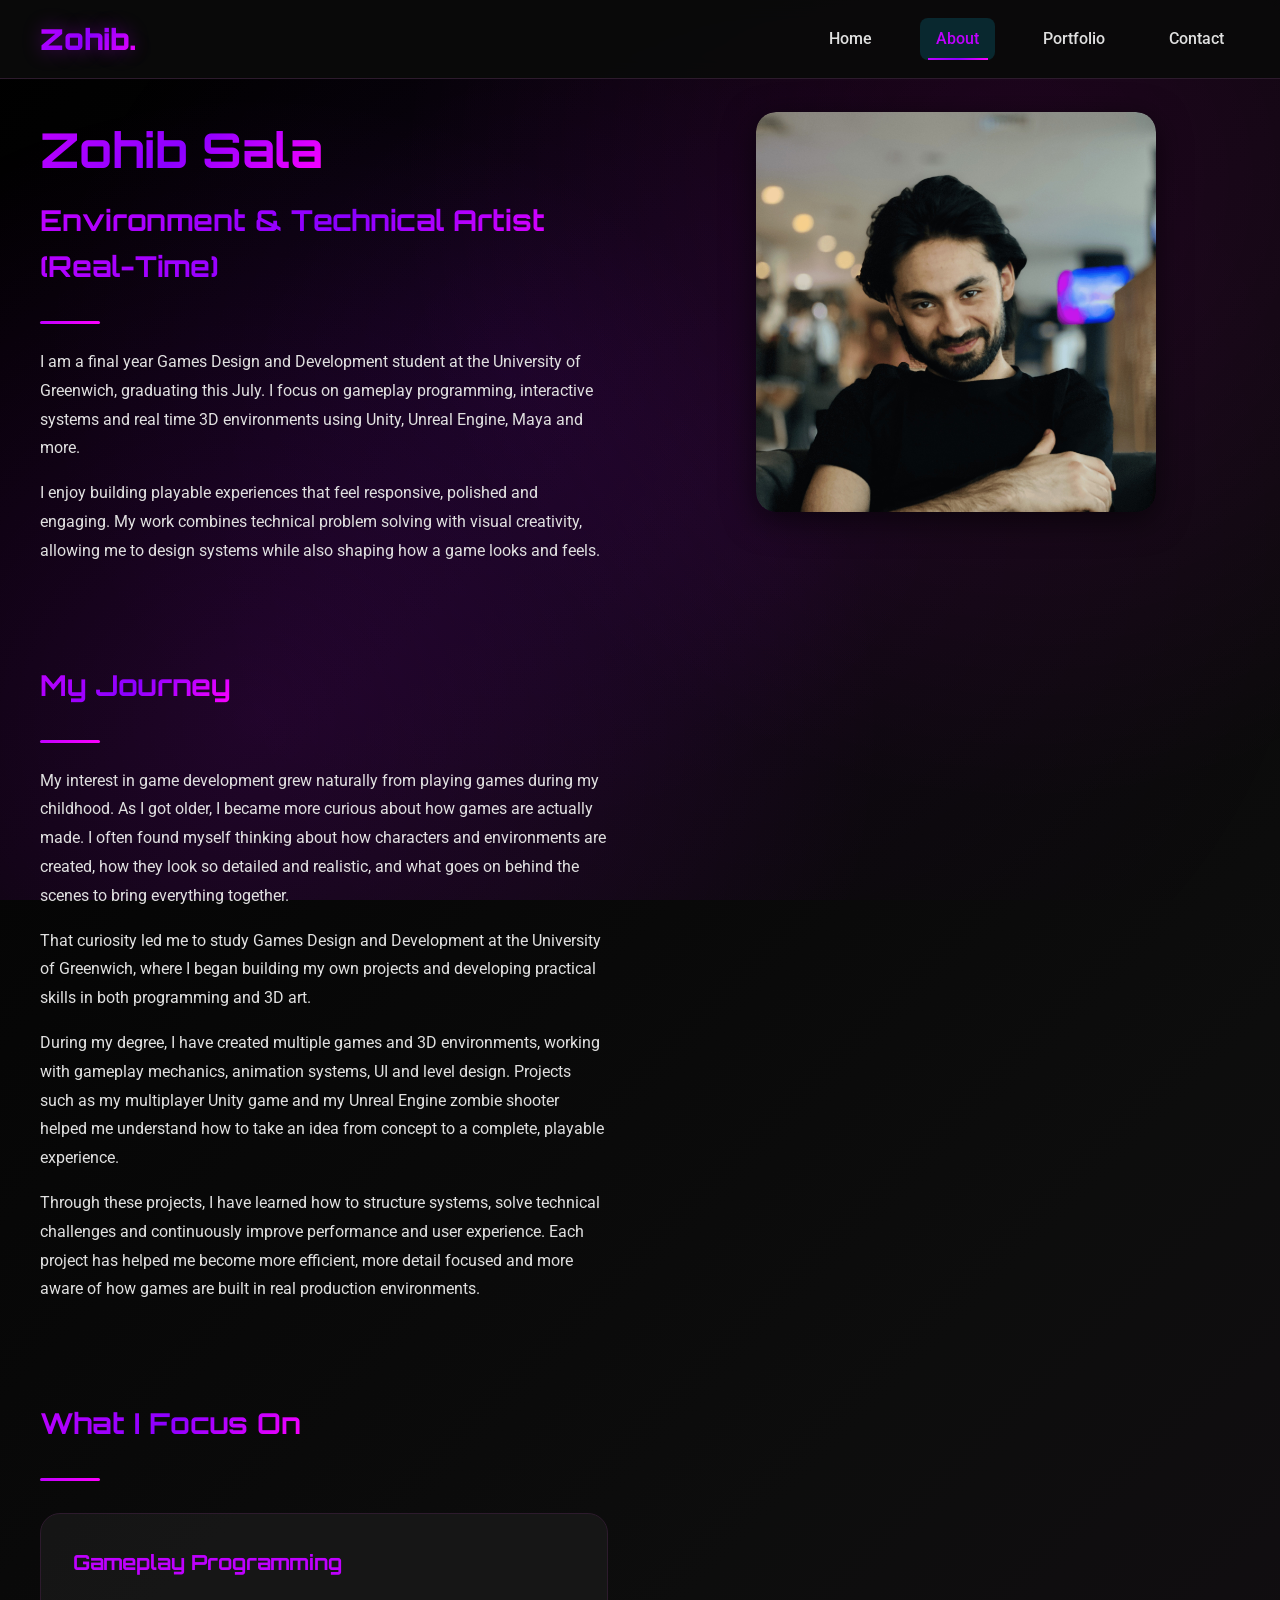
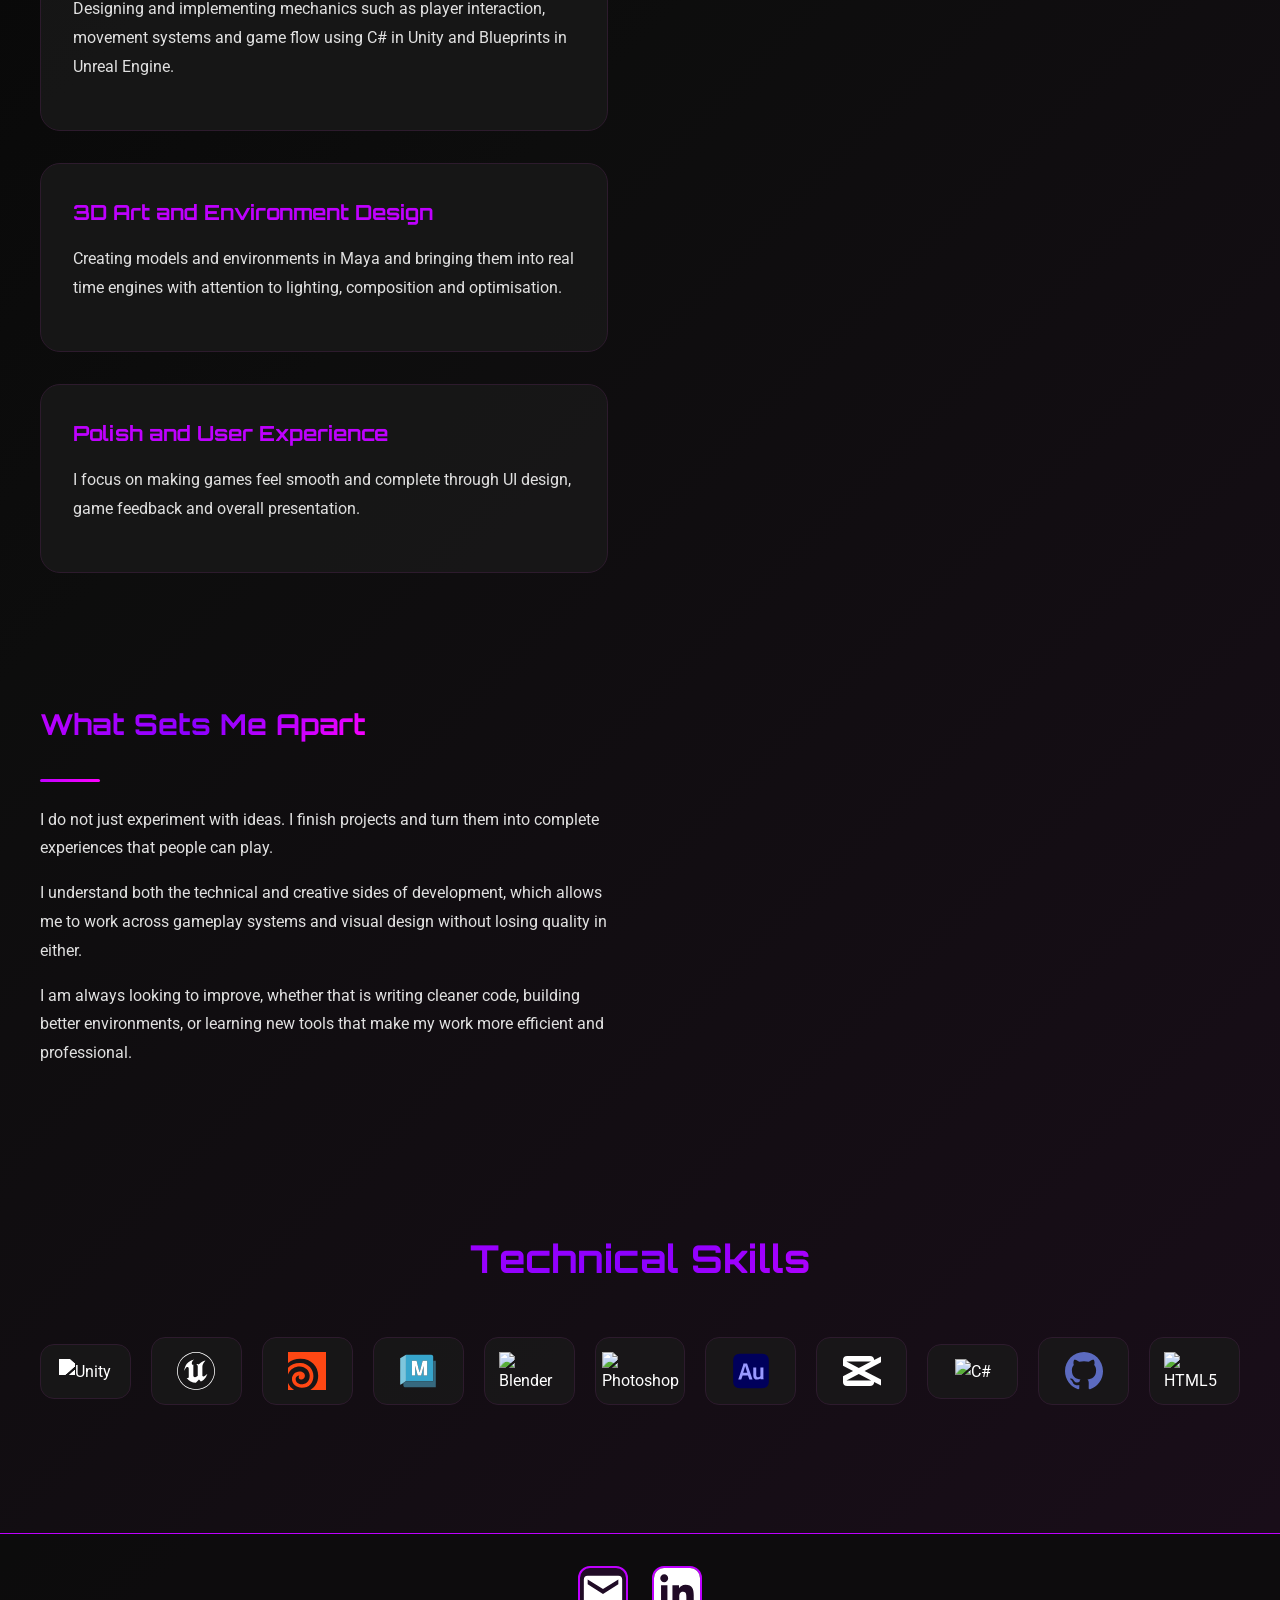
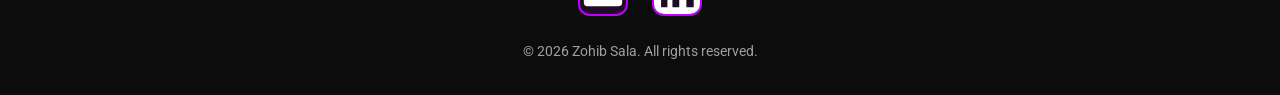
==== commit 80b62fe2: "Updated my role" ====
--- a/about.html
+++ b/about.html
@@ -109,7 +109,7 @@
                     <!-- Introduction Section (no heading) -->
                     <div class="intro-section about-section">
                         <h2><span class="highlight">Zohib Sala</span></h2>
-                        <h3 class="role-title">3D Artist / Technical Artist</h3>
+                        <h3 class="role-title">Environment & Technical Artist (Real-Time)</h3>
                         <div class="separator-line"></div>
                         <p class="intro-text">
                             I am a final year Games Design and Development student at the University of Greenwich, graduating this July. I focus on gameplay programming, interactive systems and real time 3D environments using Unity, Unreal Engine, Maya and more.
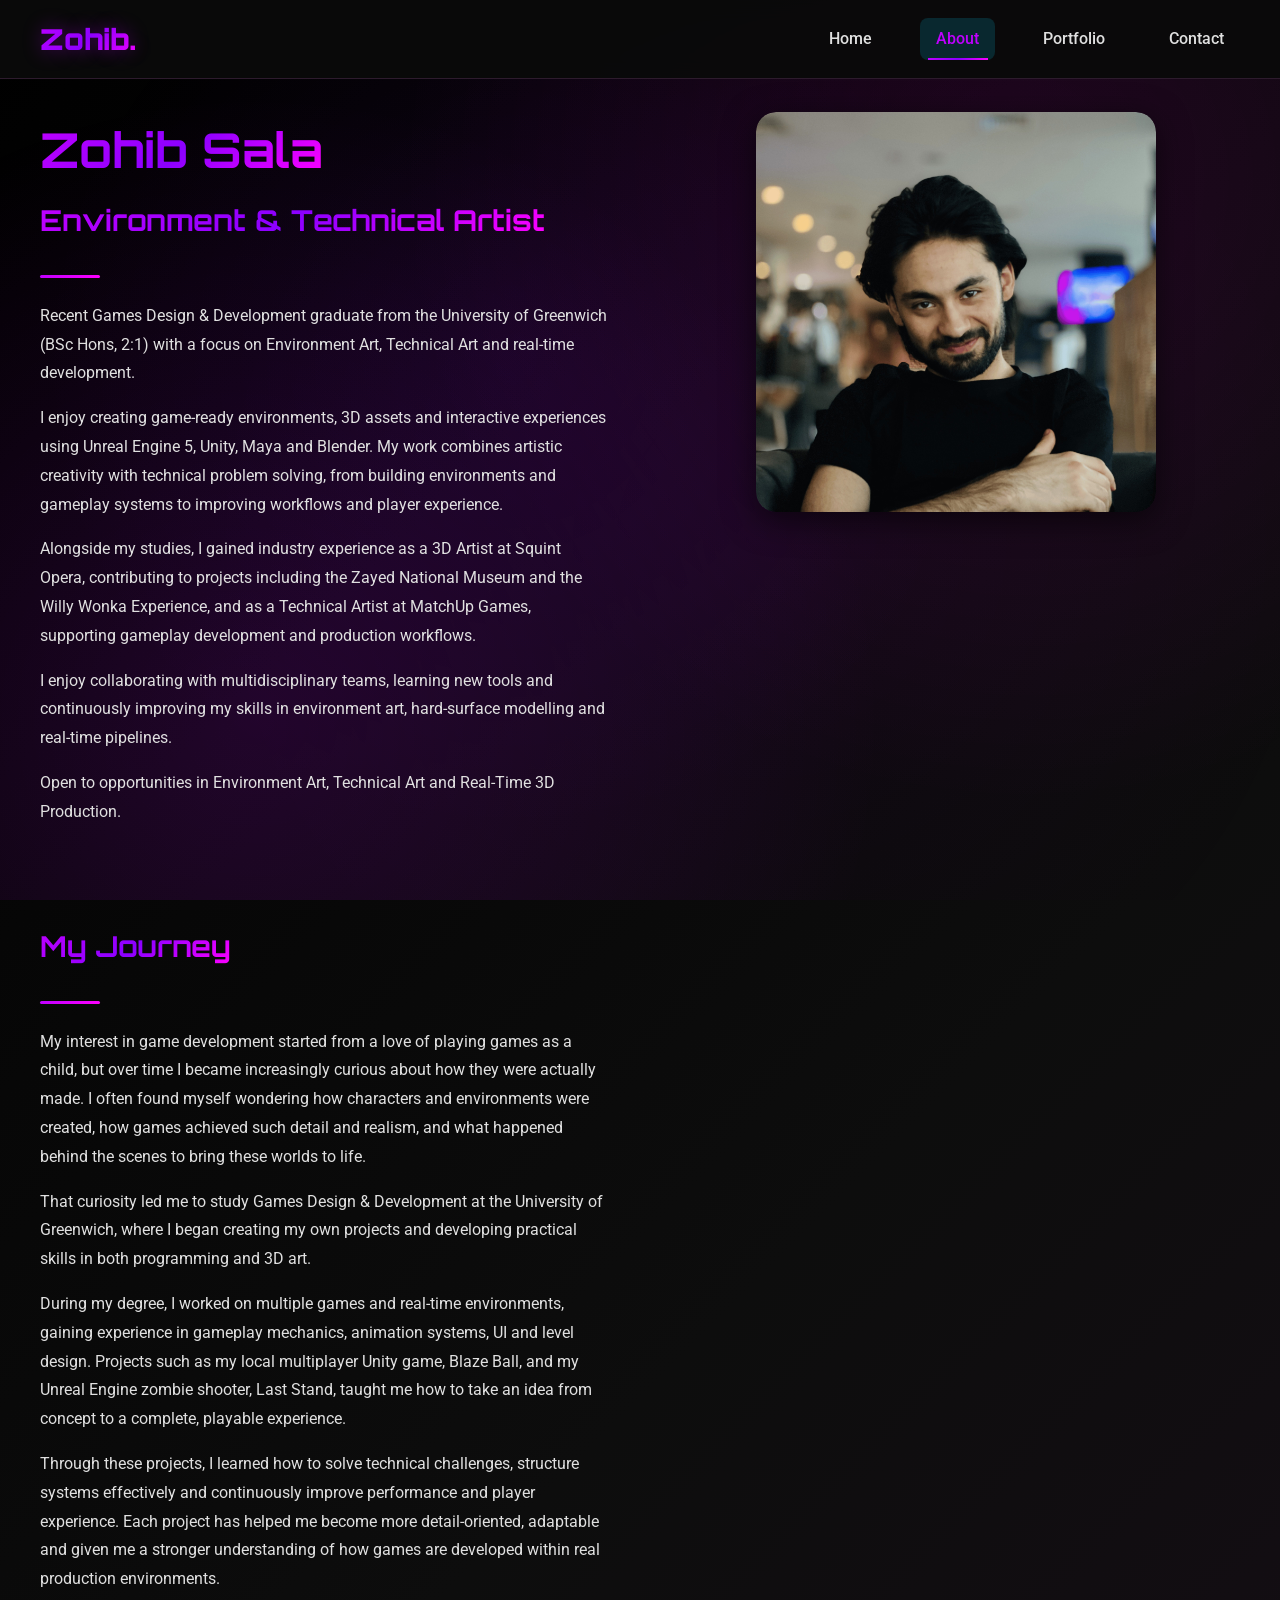
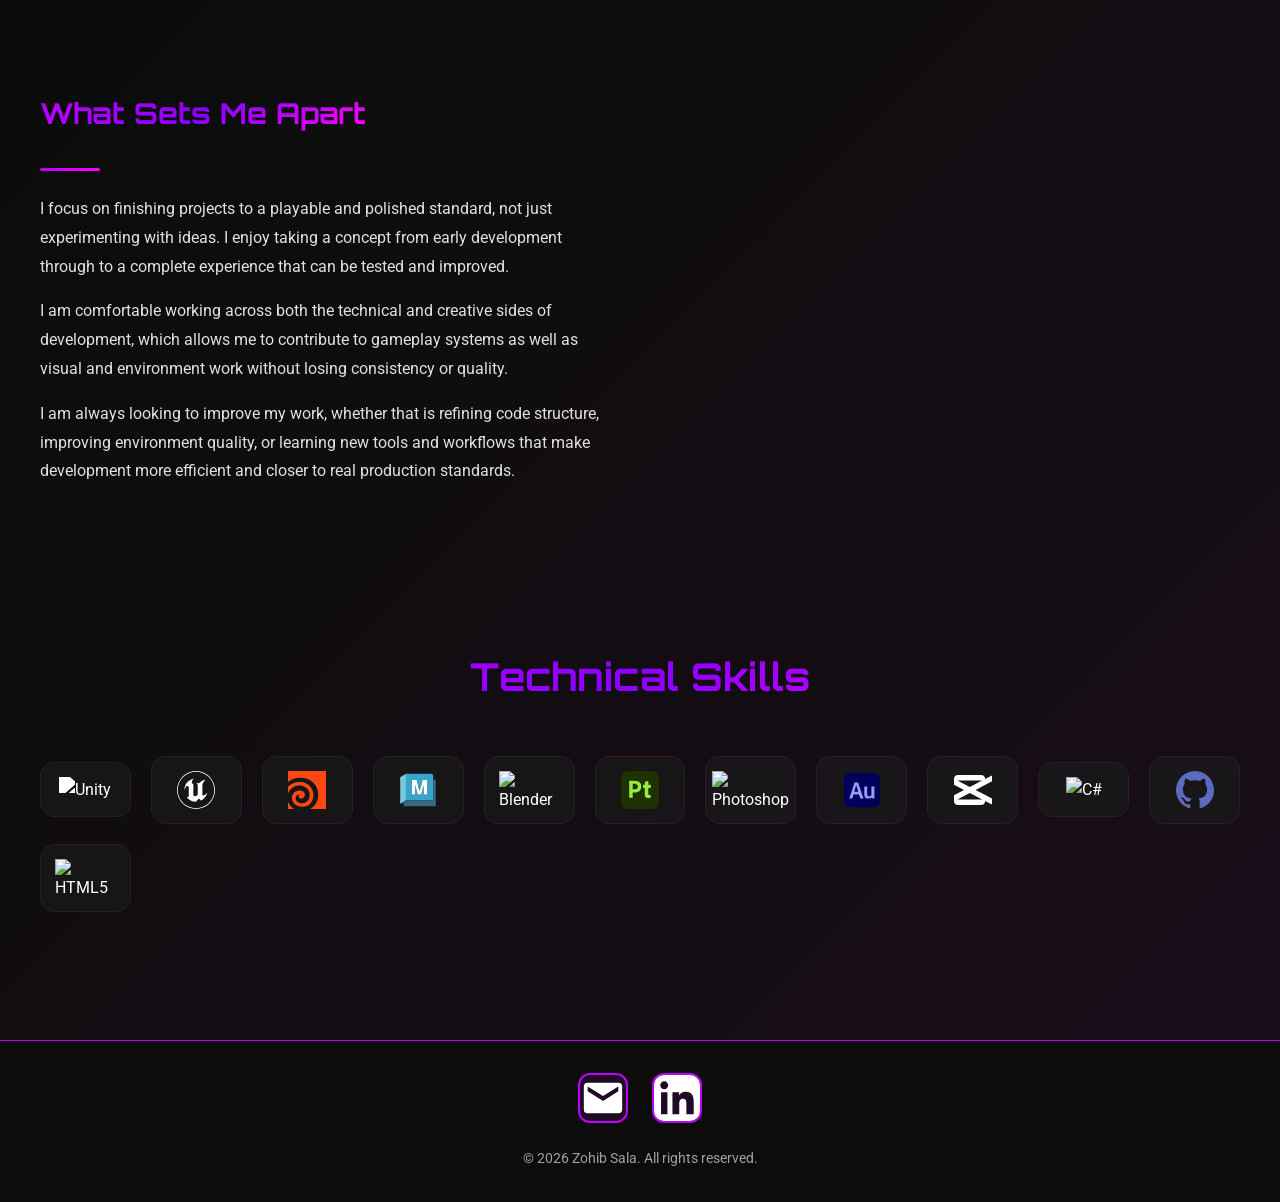
==== commit 97a8a8c9: "Updated my portfolio website Added captions for images and videos. Updated some texts all over the w" ====
--- a/about.html
+++ b/about.html
@@ -109,13 +109,22 @@
                     <!-- Introduction Section (no heading) -->
                     <div class="intro-section about-section">
                         <h2><span class="highlight">Zohib Sala</span></h2>
-                        <h3 class="role-title">Environment & Technical Artist (Real-Time)</h3>
+                        <h3 class="role-title">Environment & Technical Artist</h3>
                         <div class="separator-line"></div>
                         <p class="intro-text">
-                            I am a final year Games Design and Development student at the University of Greenwich, graduating this July. I focus on gameplay programming, interactive systems and real time 3D environments using Unity, Unreal Engine, Maya and more.
-                        </p>
-                        <p class="intro-text">
-                            I enjoy building playable experiences that feel responsive, polished and engaging. My work combines technical problem solving with visual creativity, allowing me to design systems while also shaping how a game looks and feels.
+                            Recent Games Design & Development graduate from the University of Greenwich (BSc Hons, 2:1) with a focus on Environment Art, Technical Art and real-time development.
+                        </p>
+                        <p class="intro-text">
+                            I enjoy creating game-ready environments, 3D assets and interactive experiences using Unreal Engine 5, Unity, Maya and Blender. My work combines artistic creativity with technical problem solving, from building environments and gameplay systems to improving workflows and player experience.
+                        </p>
+                        <p class="intro-text">
+                            Alongside my studies, I gained industry experience as a 3D Artist at Squint Opera, contributing to projects including the Zayed National Museum and the Willy Wonka Experience, and as a Technical Artist at MatchUp Games, supporting gameplay development and production workflows.
+                        </p>
+                        <p class="intro-text">
+                            I enjoy collaborating with multidisciplinary teams, learning new tools and continuously improving my skills in environment art, hard-surface modelling and real-time pipelines.
+                        </p>
+                        <p class="intro-text">
+                            Open to opportunities in Environment Art, Technical Art and Real-Time 3D Production.
                         </p>
                     </div>
 
@@ -124,37 +133,17 @@
                         <h3>My Journey</h3>
                         <div class="separator-line"></div>
                         <p>
-                            My interest in game development grew naturally from playing games during my childhood. As I got older, I became more curious about how games are actually made. I often found myself thinking about how characters and environments are created, how they look so detailed and realistic, and what goes on behind the scenes to bring everything together.
-                        </p>
-                        <p>
-                            That curiosity led me to study Games Design and Development at the University of Greenwich, where I began building my own projects and developing practical skills in both programming and 3D art.
-                        </p>
-                        <p>
-                            During my degree, I have created multiple games and 3D environments, working with gameplay mechanics, animation systems, UI and level design. Projects such as my multiplayer Unity game and my Unreal Engine zombie shooter helped me understand how to take an idea from concept to a complete, playable experience.
-                        </p>
-                        <p>
-                            Through these projects, I have learned how to structure systems, solve technical challenges and continuously improve performance and user experience. Each project has helped me become more efficient, more detail focused and more aware of how games are built in real production environments.
-                        </p>
-                    </div>
-
-                    <!-- What I Focus On Section -->
-                    <div class="focus-section about-section">
-                        <h3>What I Focus On</h3>
-                        <div class="separator-line"></div>
-                        <div class="focus-grid">
-                            <div class="focus-card">
-                                <h4>Gameplay Programming</h4>
-                                <p>Designing and implementing mechanics such as player interaction, movement systems and game flow using C# in Unity and Blueprints in Unreal Engine.</p>
-                            </div>
-                            <div class="focus-card">
-                                <h4>3D Art and Environment Design</h4>
-                                <p>Creating models and environments in Maya and bringing them into real time engines with attention to lighting, composition and optimisation.</p>
-                            </div>
-                            <div class="focus-card">
-                                <h4>Polish and User Experience</h4>
-                                <p>I focus on making games feel smooth and complete through UI design, game feedback and overall presentation.</p>
-                            </div>
-                        </div>
+                            My interest in game development started from a love of playing games as a child, but over time I became increasingly curious about how they were actually made. I often found myself wondering how characters and environments were created, how games achieved such detail and realism, and what happened behind the scenes to bring these worlds to life.
+                        </p>
+                        <p>
+                            That curiosity led me to study Games Design & Development at the University of Greenwich, where I began creating my own projects and developing practical skills in both programming and 3D art.
+                        </p>
+                        <p>
+                            During my degree, I worked on multiple games and real-time environments, gaining experience in gameplay mechanics, animation systems, UI and level design. Projects such as my local multiplayer Unity game, Blaze Ball, and my Unreal Engine zombie shooter, Last Stand, taught me how to take an idea from concept to a complete, playable experience.
+                        </p>
+                        <p>
+                            Through these projects, I learned how to solve technical challenges, structure systems effectively and continuously improve performance and player experience. Each project has helped me become more detail-oriented, adaptable and given me a stronger understanding of how games are developed within real production environments.
+                        </p>
                     </div>
 
                     <!-- What Sets Me Apart Section -->
@@ -162,13 +151,13 @@
                         <h3>What Sets Me Apart</h3>
                         <div class="separator-line"></div>
                         <p>
-                            I do not just experiment with ideas. I finish projects and turn them into complete experiences that people can play.
-                        </p>
-                        <p>
-                            I understand both the technical and creative sides of development, which allows me to work across gameplay systems and visual design without losing quality in either.
-                        </p>
-                        <p>
-                            I am always looking to improve, whether that is writing cleaner code, building better environments, or learning new tools that make my work more efficient and professional.
+                            I focus on finishing projects to a playable and polished standard, not just experimenting with ideas. I enjoy taking a concept from early development through to a complete experience that can be tested and improved.
+                        </p>
+                        <p>
+                            I am comfortable working across both the technical and creative sides of development, which allows me to contribute to gameplay systems as well as visual and environment work without losing consistency or quality.
+                        </p>
+                        <p>
+                            I am always looking to improve my work, whether that is refining code structure, improving environment quality, or learning new tools and workflows that make development more efficient and closer to real production standards.
                         </p>
                     </div>
                 </div>
@@ -202,6 +191,7 @@
                     <div class="logo-item"><img src="images/houdini.svg" alt="Houdini" /></div>
                     <div class="logo-item"><img src="images/maya.svg" alt="Autodesk Maya" /></div>
                     <div class="logo-item"><img src="https://cdn.jsdelivr.net/gh/devicons/devicon/icons/blender/blender-original.svg" alt="Blender" /></div>
+                    <div class="logo-item"><img src="images/substancepainter.svg" alt="Substance 3D Painter" /></div>
                     <div class="logo-item"><img src="https://cdn.jsdelivr.net/gh/devicons/devicon/icons/photoshop/photoshop-original.svg" alt="Photoshop" /></div>
                     <div class="logo-item"><img src="images/audition.svg" alt="Adobe Audition" /></div>
                     <div class="logo-item"><img src="images/capcut.svg" alt="CapCut" /></div>
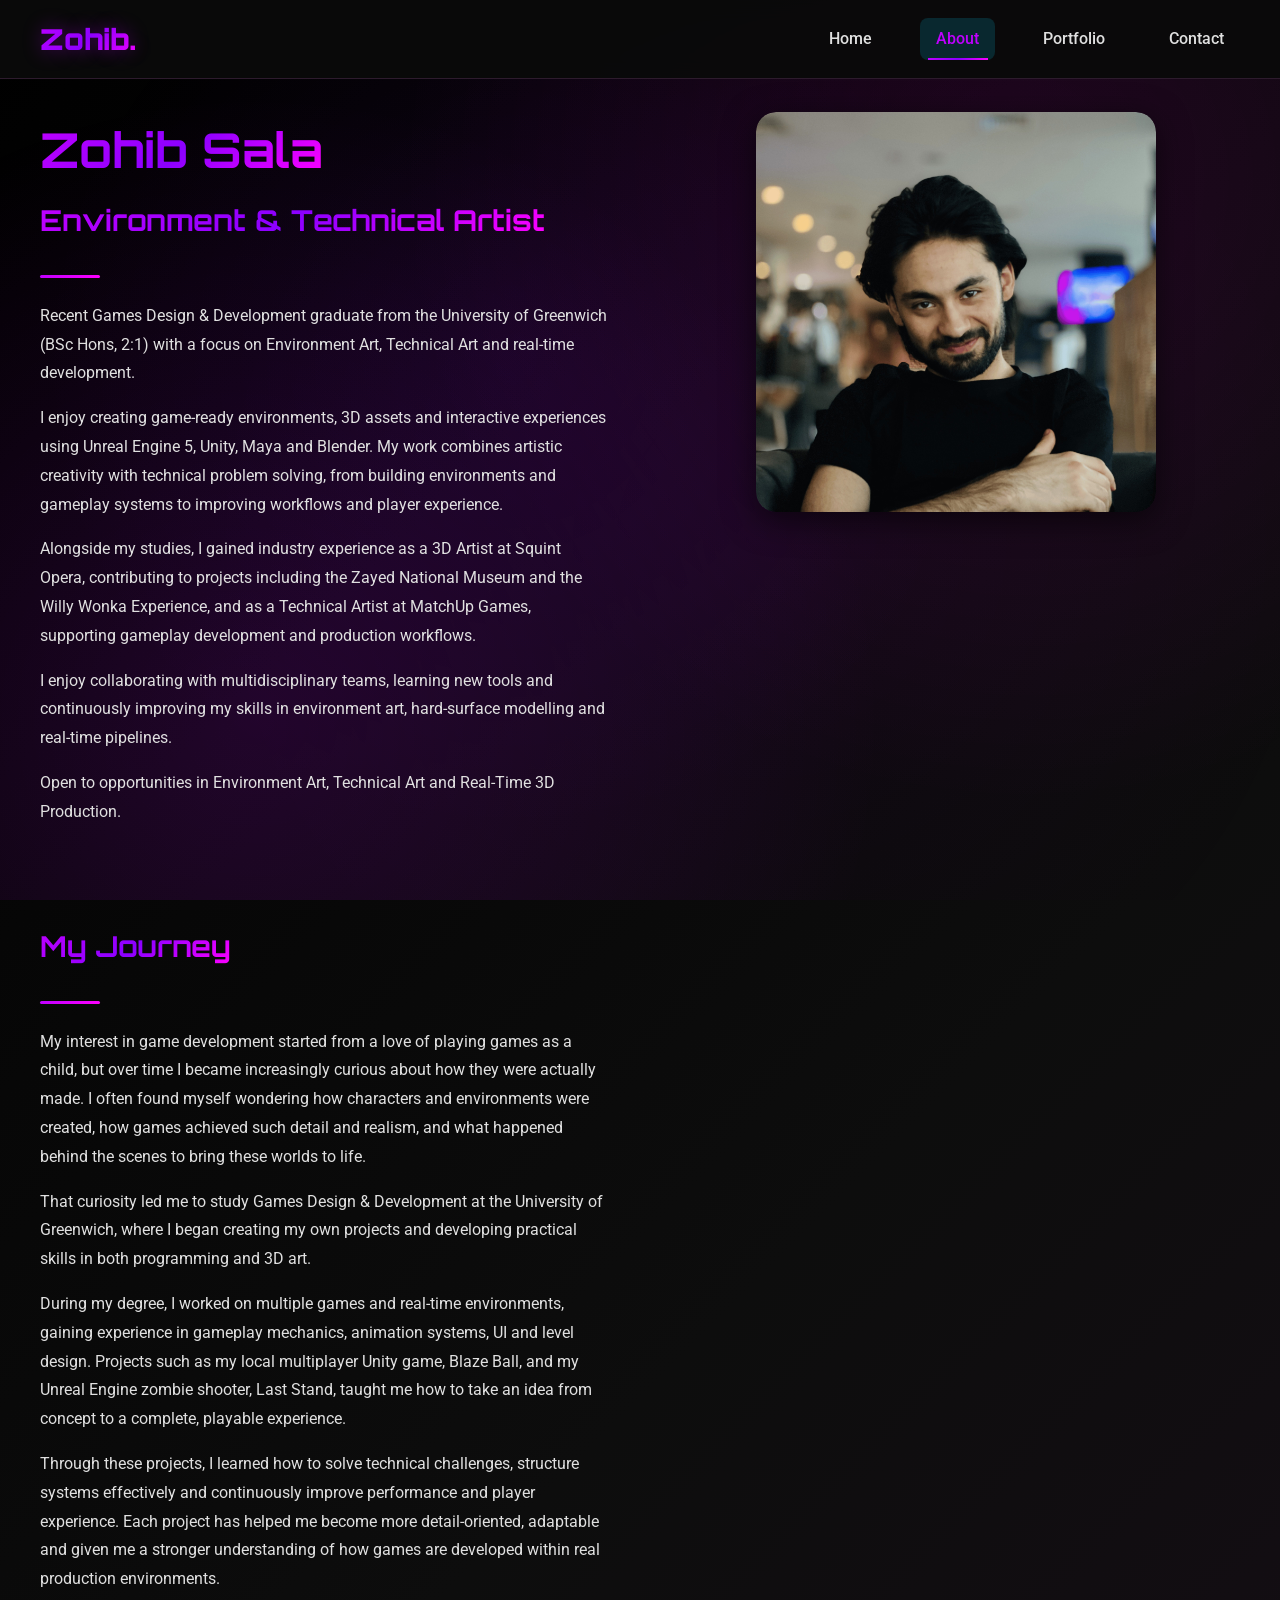
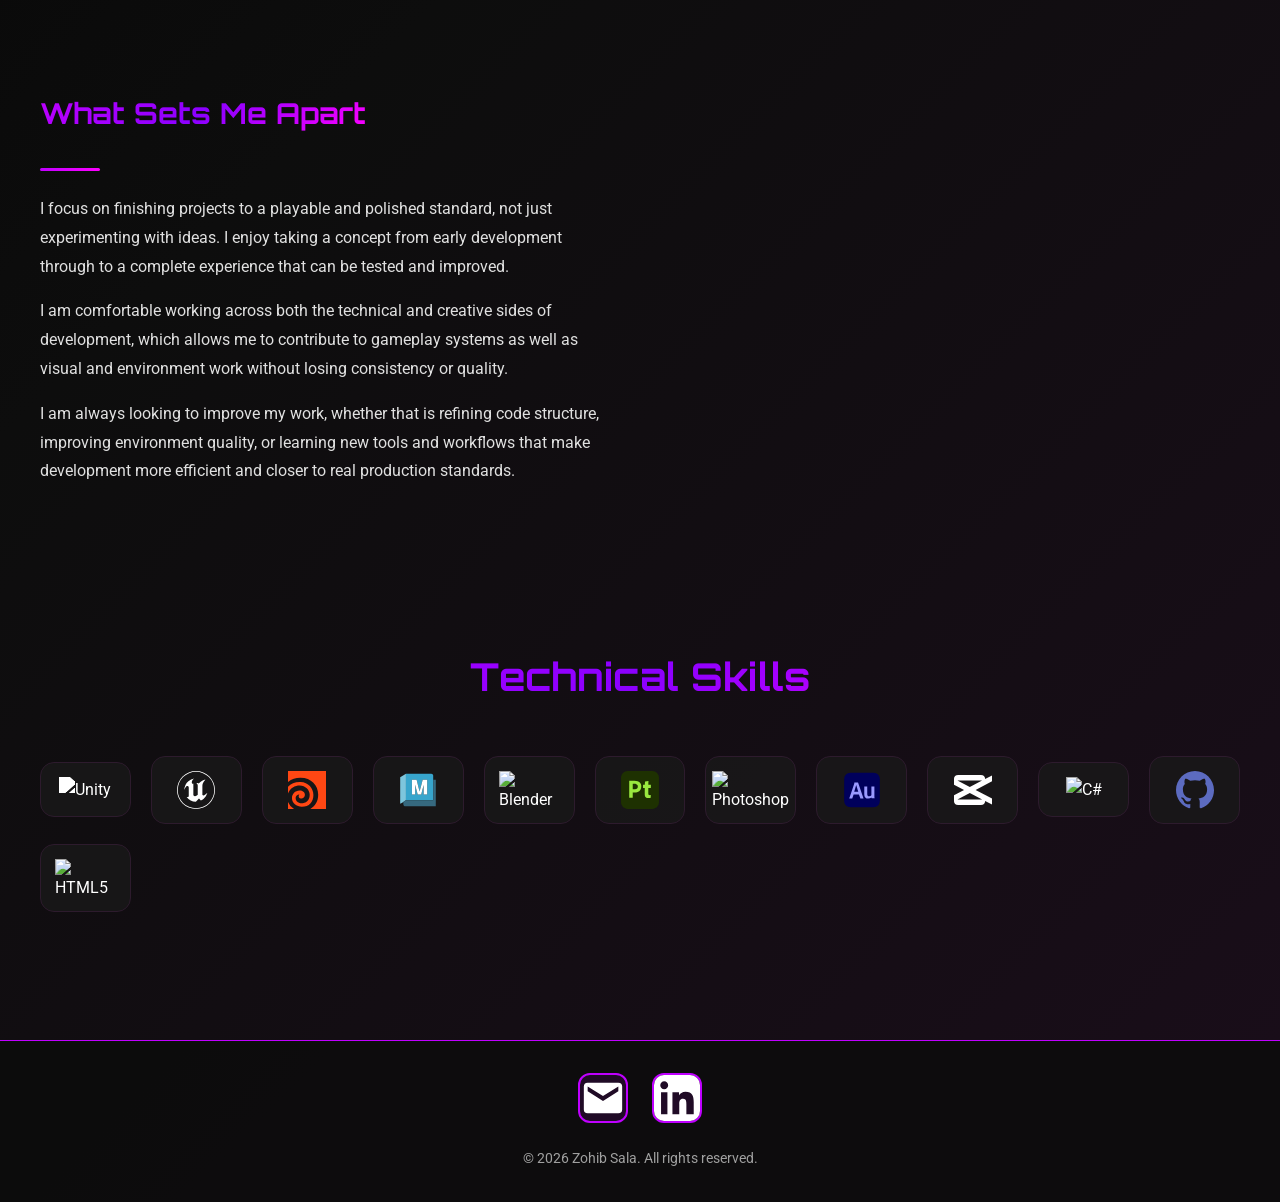
==== commit b6018894: "Changed a text in the About page" ====
--- a/about.html
+++ b/about.html
@@ -170,7 +170,7 @@
                             <div class="profile-overlay">
                                 <div class="profile-info">
                                     <h4>Zohib Sala</h4>
-                                    <p>3D Artist / Technical Artist</p>
+                                    <p>Environment & Technical Artist</p>
                                     <div class="profile-location">
                                         <span>📍</span>
                                         <span>University of Greenwich</span>
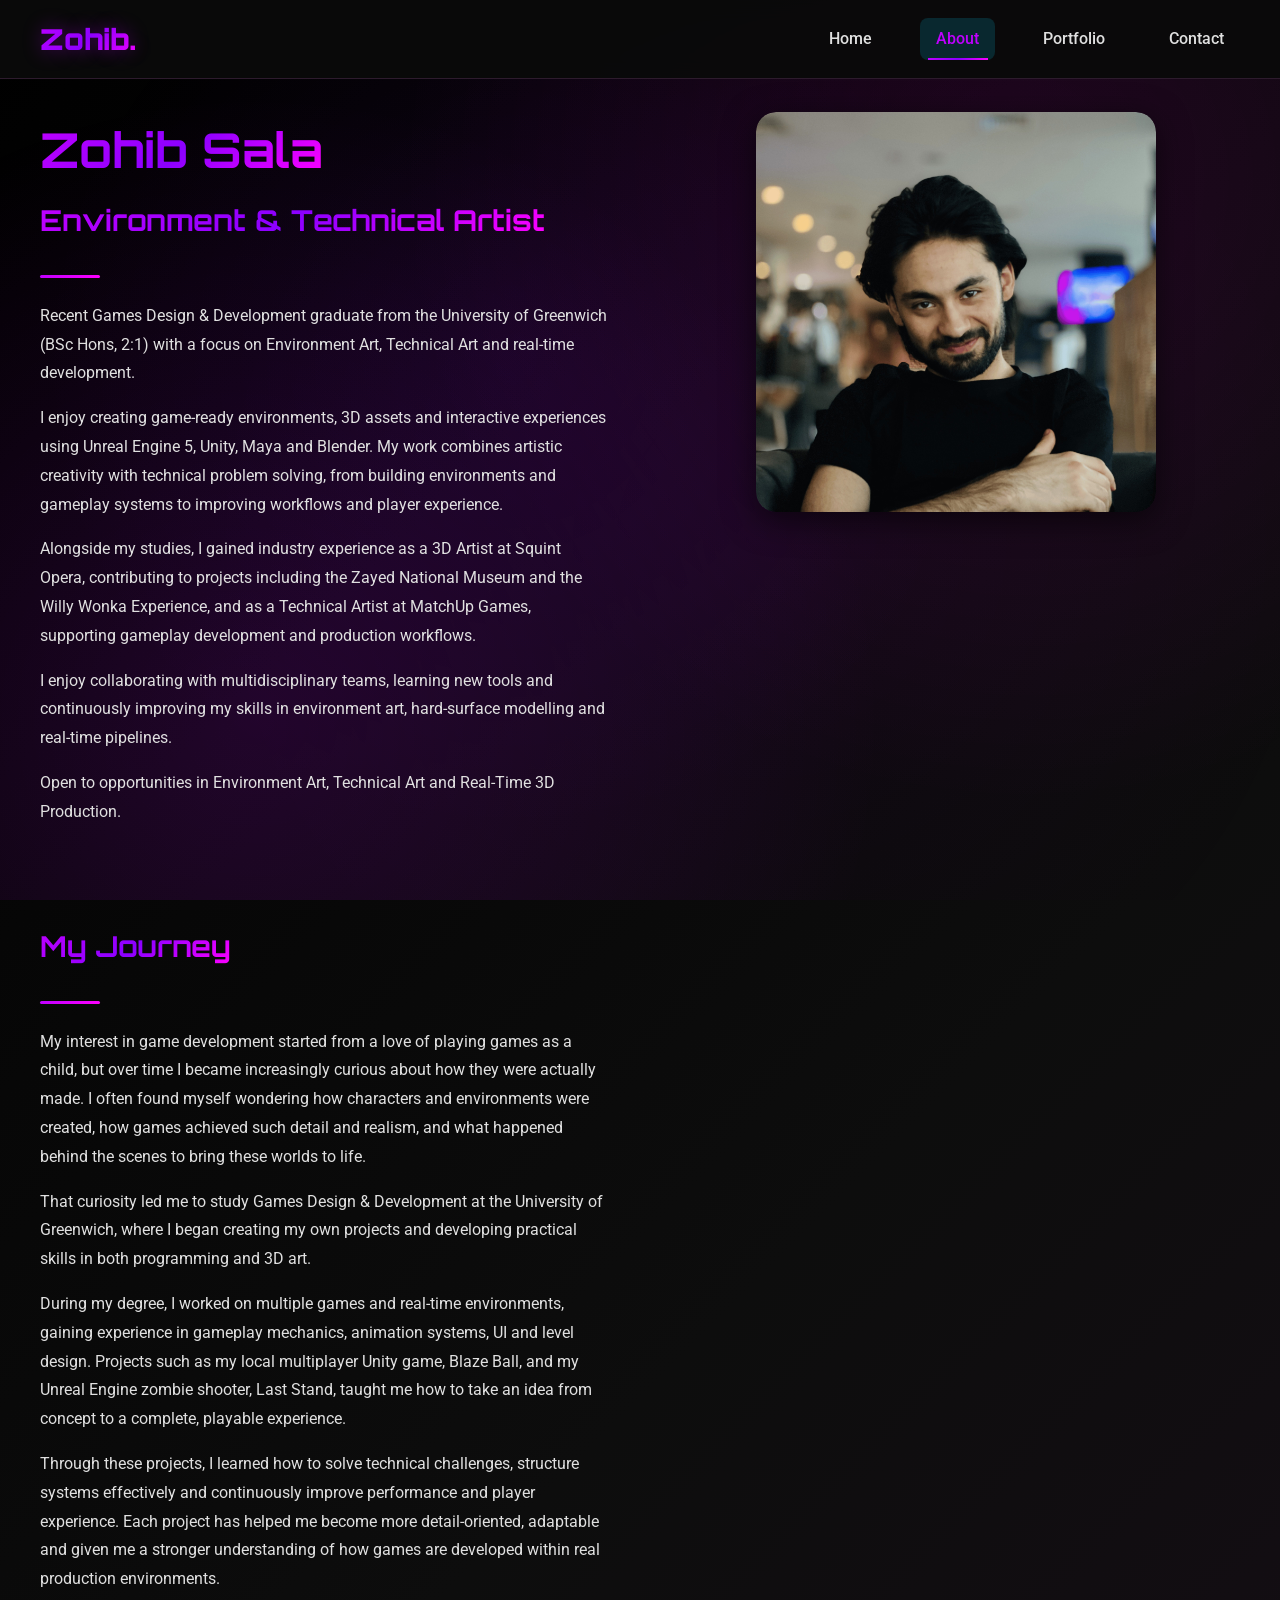
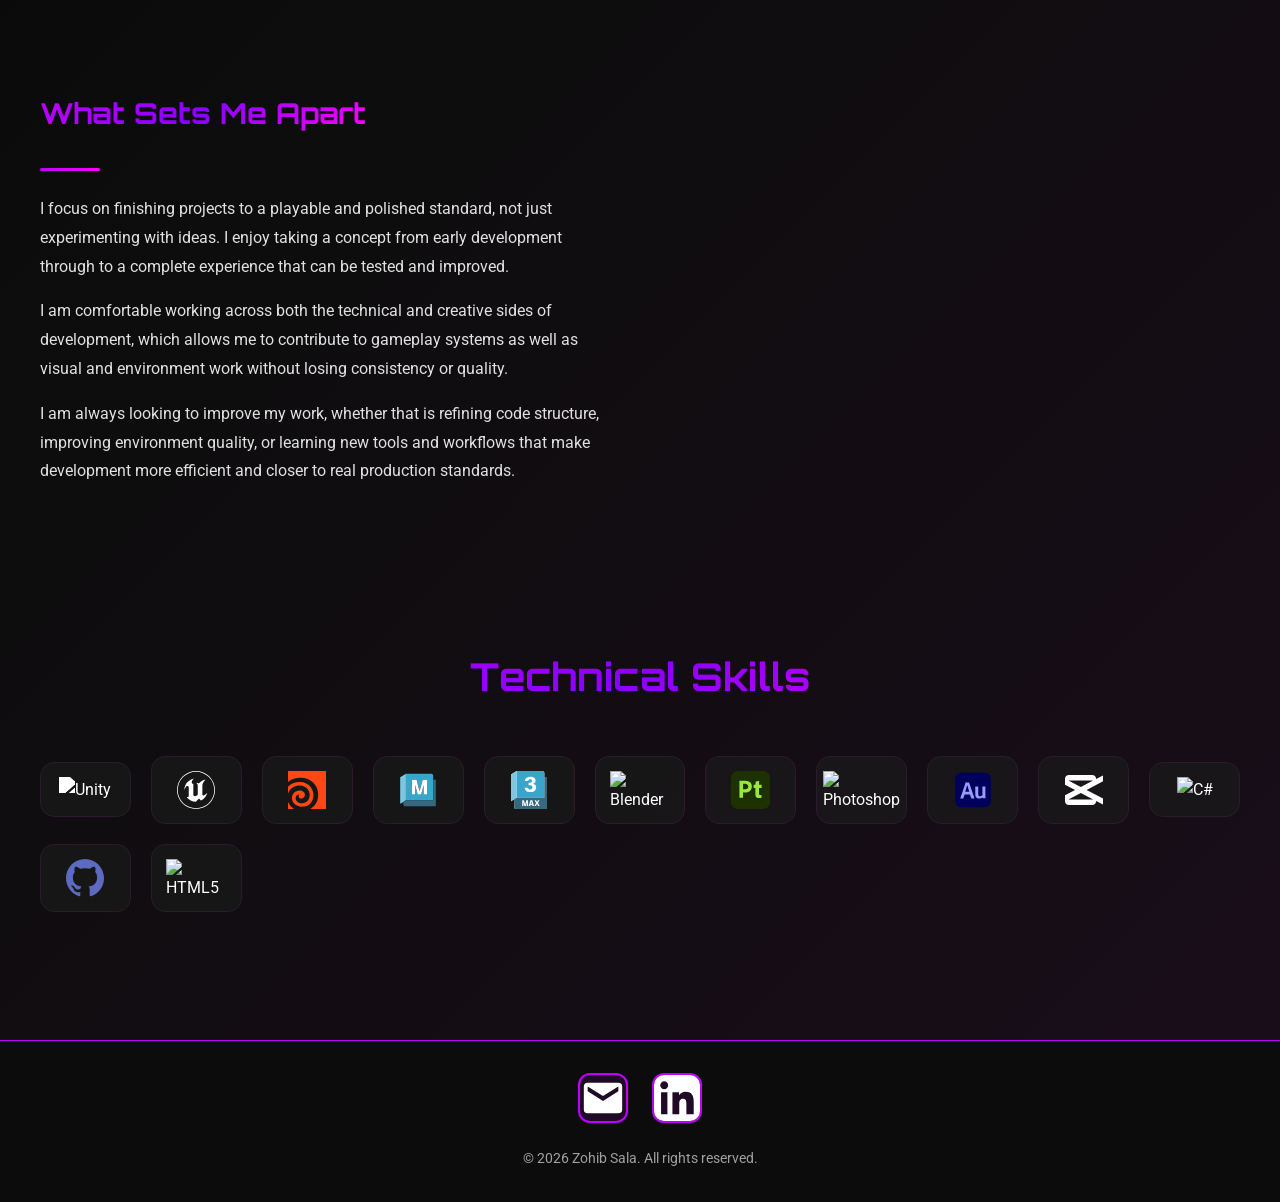
==== commit d023ba59: "Autodesk 3ds Max Added Autodesk 3ds Max logo in the About page." ====
--- a/about.html
+++ b/about.html
@@ -190,6 +190,7 @@
                     <div class="logo-item"><img src="images/unreal.svg" alt="Unreal Engine" /></div>
                     <div class="logo-item"><img src="images/houdini.svg" alt="Houdini" /></div>
                     <div class="logo-item"><img src="images/maya.svg" alt="Autodesk Maya" /></div>
+                    <div class="logo-item"><img src="images/3dsmax.svg" alt="Autodesk 3ds Max" /></div>
                     <div class="logo-item"><img src="https://cdn.jsdelivr.net/gh/devicons/devicon/icons/blender/blender-original.svg" alt="Blender" /></div>
                     <div class="logo-item"><img src="images/substancepainter.svg" alt="Substance 3D Painter" /></div>
                     <div class="logo-item"><img src="https://cdn.jsdelivr.net/gh/devicons/devicon/icons/photoshop/photoshop-original.svg" alt="Photoshop" /></div>
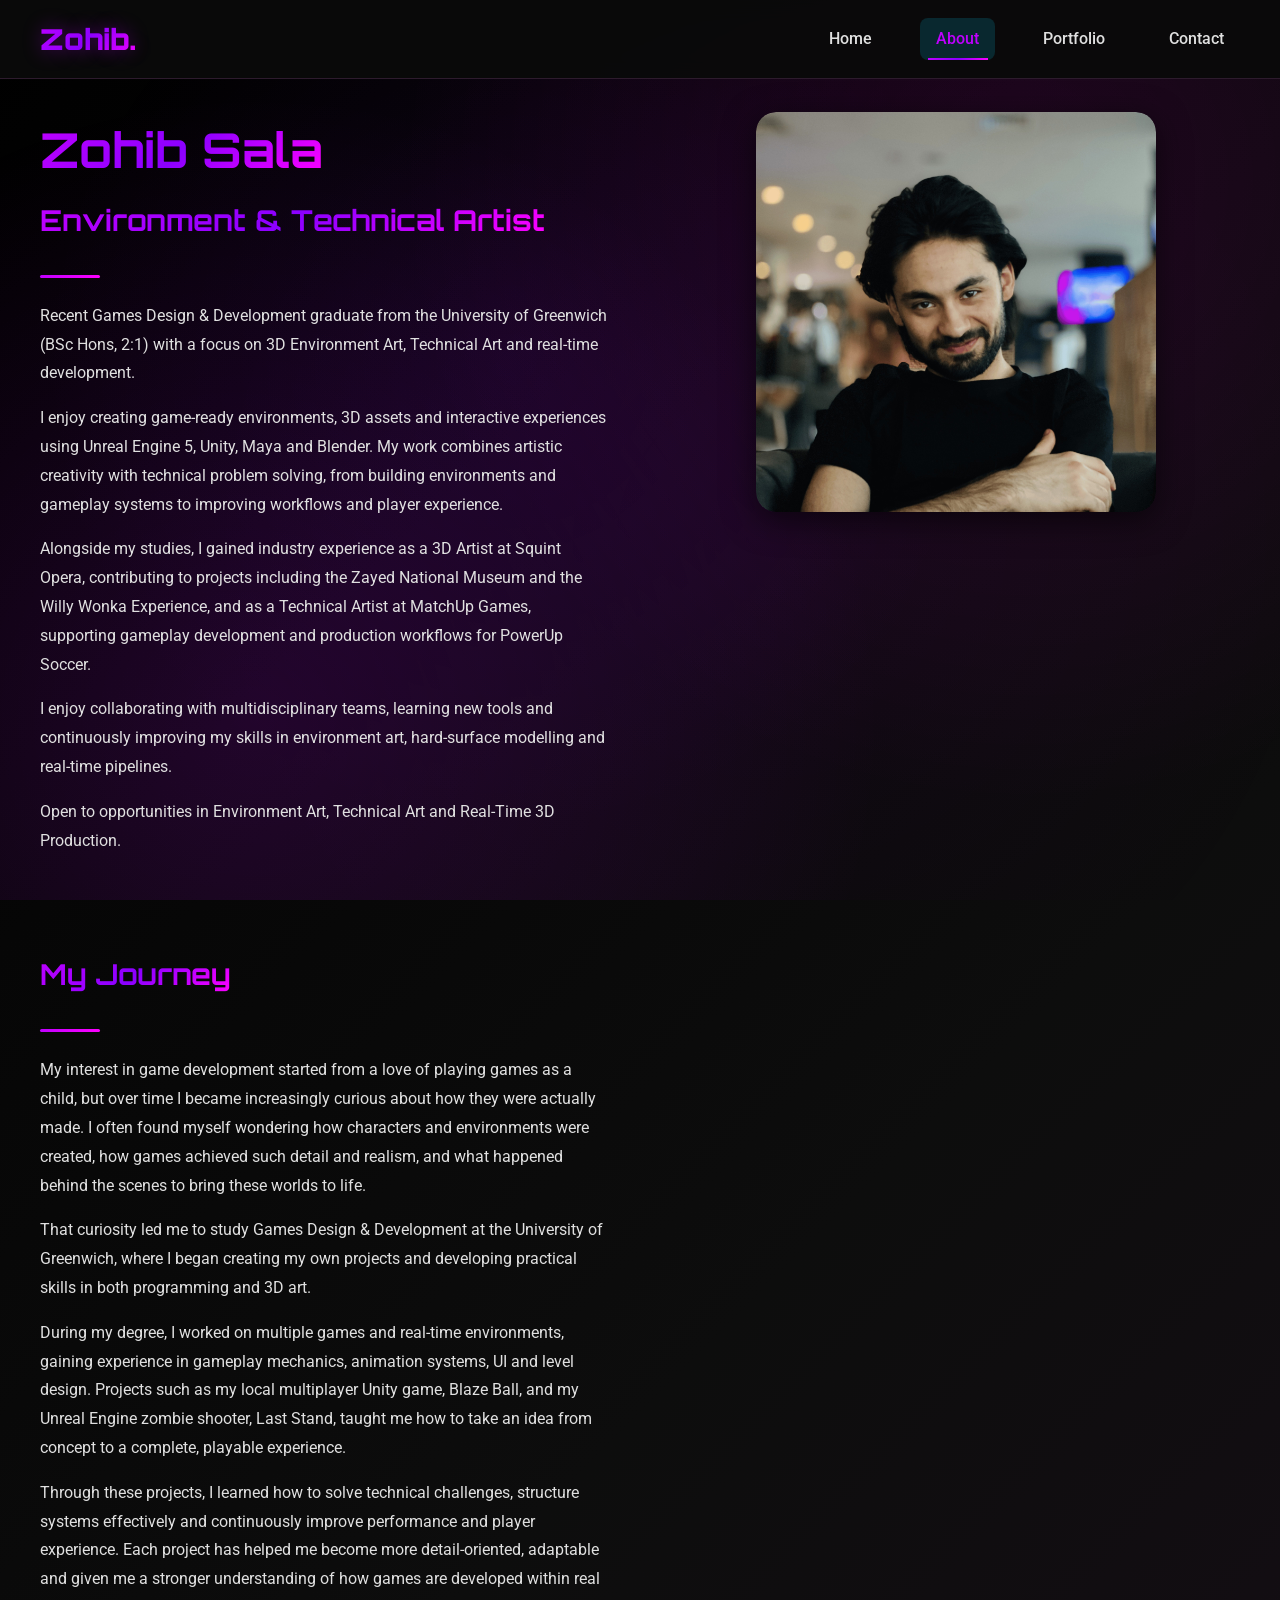
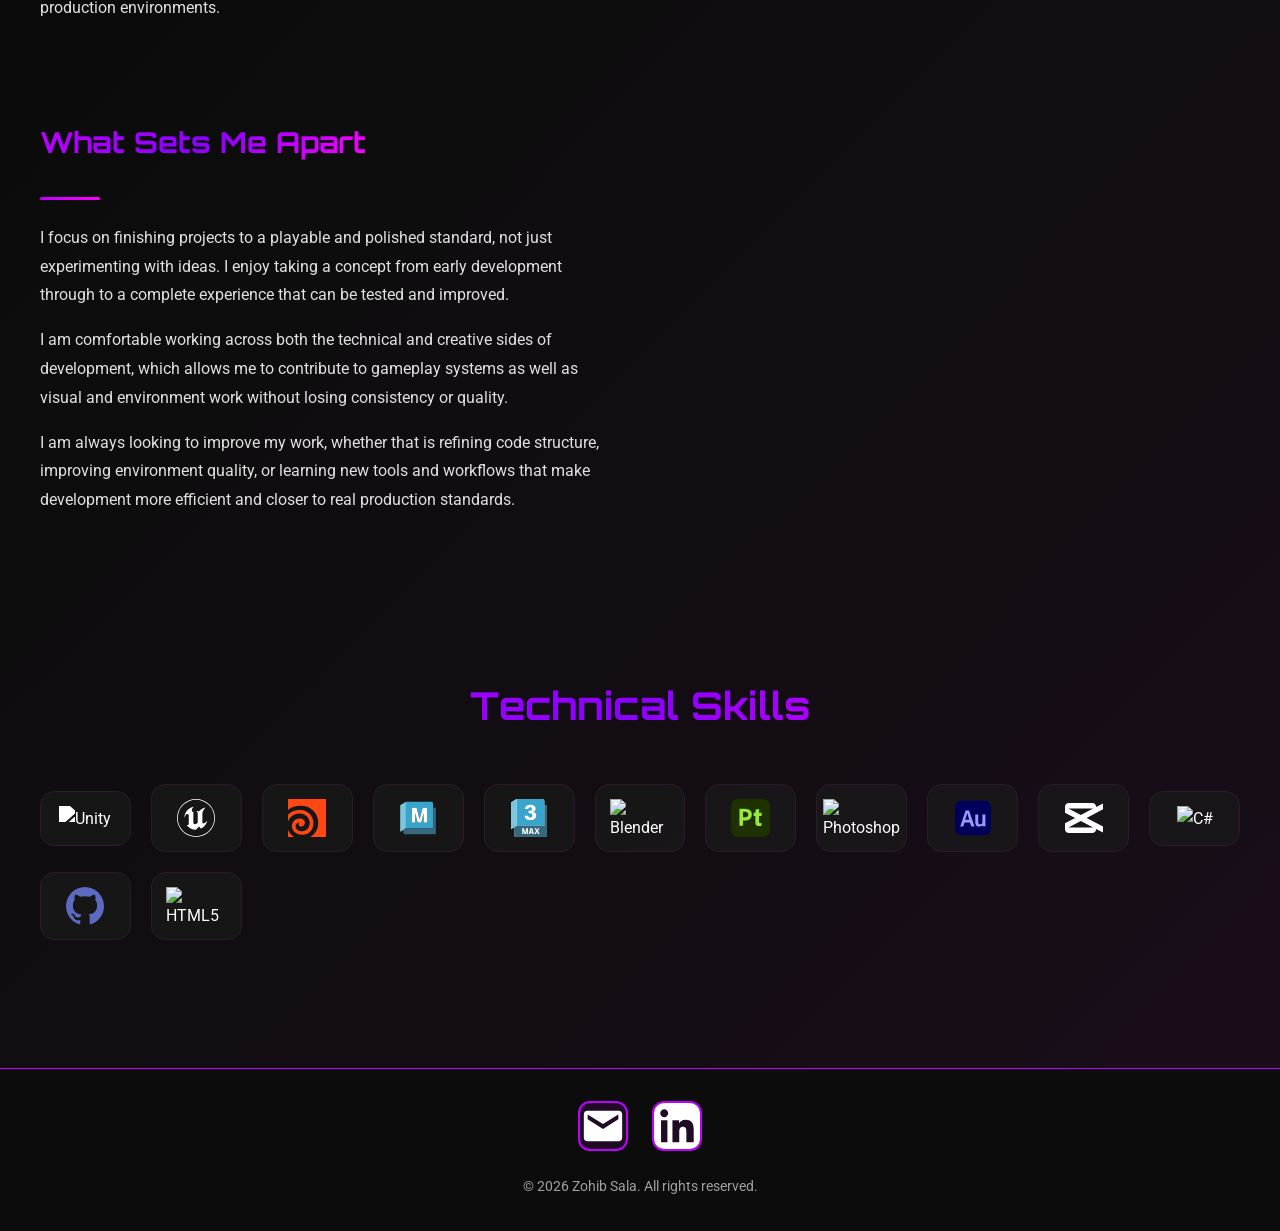
==== commit 9deb9e76: "Smoke Grenade Project Updated my portfolio and added the images and details of the Smoke Grenade pro" ====
--- a/about.html
+++ b/about.html
@@ -112,13 +112,13 @@
                         <h3 class="role-title">Environment & Technical Artist</h3>
                         <div class="separator-line"></div>
                         <p class="intro-text">
-                            Recent Games Design & Development graduate from the University of Greenwich (BSc Hons, 2:1) with a focus on Environment Art, Technical Art and real-time development.
+                            Recent Games Design & Development graduate from the University of Greenwich (BSc Hons, 2:1) with a focus on 3D Environment Art, Technical Art and real-time development.
                         </p>
                         <p class="intro-text">
                             I enjoy creating game-ready environments, 3D assets and interactive experiences using Unreal Engine 5, Unity, Maya and Blender. My work combines artistic creativity with technical problem solving, from building environments and gameplay systems to improving workflows and player experience.
                         </p>
                         <p class="intro-text">
-                            Alongside my studies, I gained industry experience as a 3D Artist at Squint Opera, contributing to projects including the Zayed National Museum and the Willy Wonka Experience, and as a Technical Artist at MatchUp Games, supporting gameplay development and production workflows.
+                            Alongside my studies, I gained industry experience as a 3D Artist at Squint Opera, contributing to projects including the Zayed National Museum and the Willy Wonka Experience, and as a Technical Artist at MatchUp Games, supporting gameplay development and production workflows for PowerUp Soccer.
                         </p>
                         <p class="intro-text">
                             I enjoy collaborating with multidisciplinary teams, learning new tools and continuously improving my skills in environment art, hard-surface modelling and real-time pipelines.
